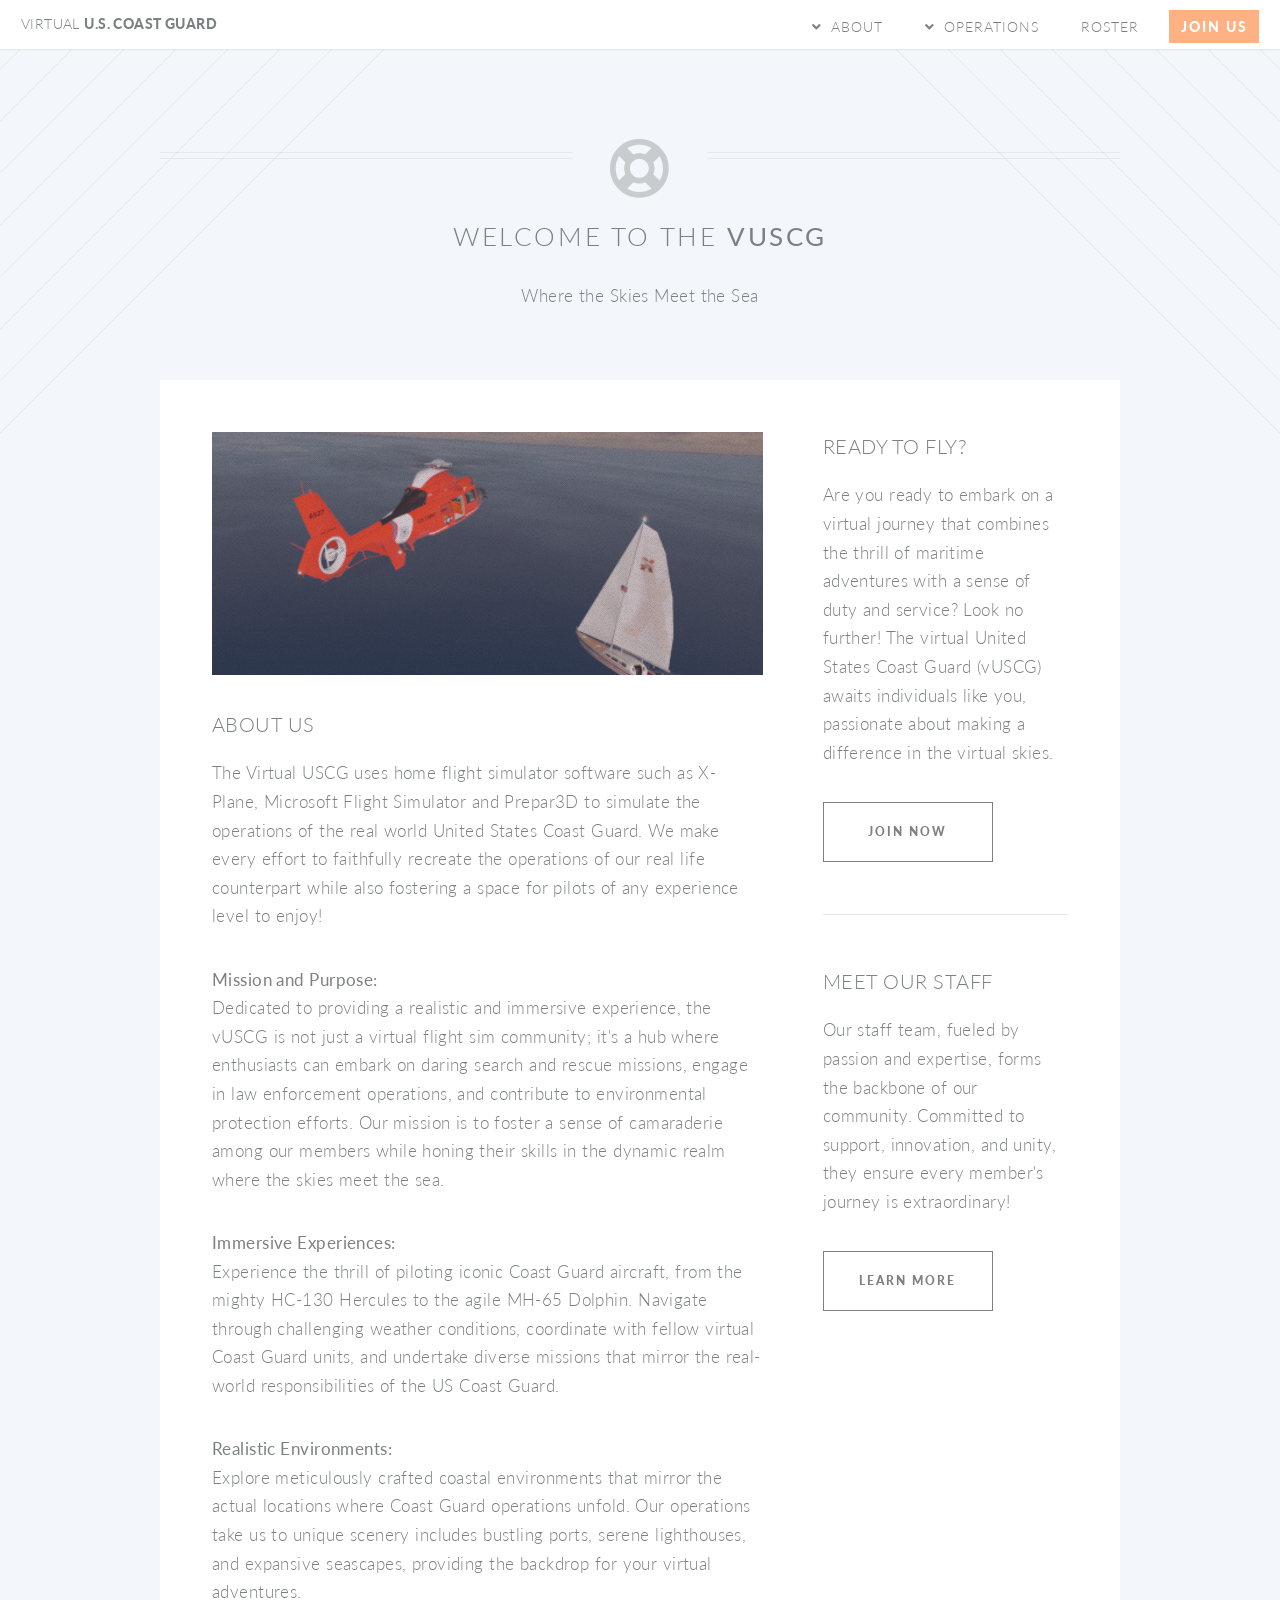
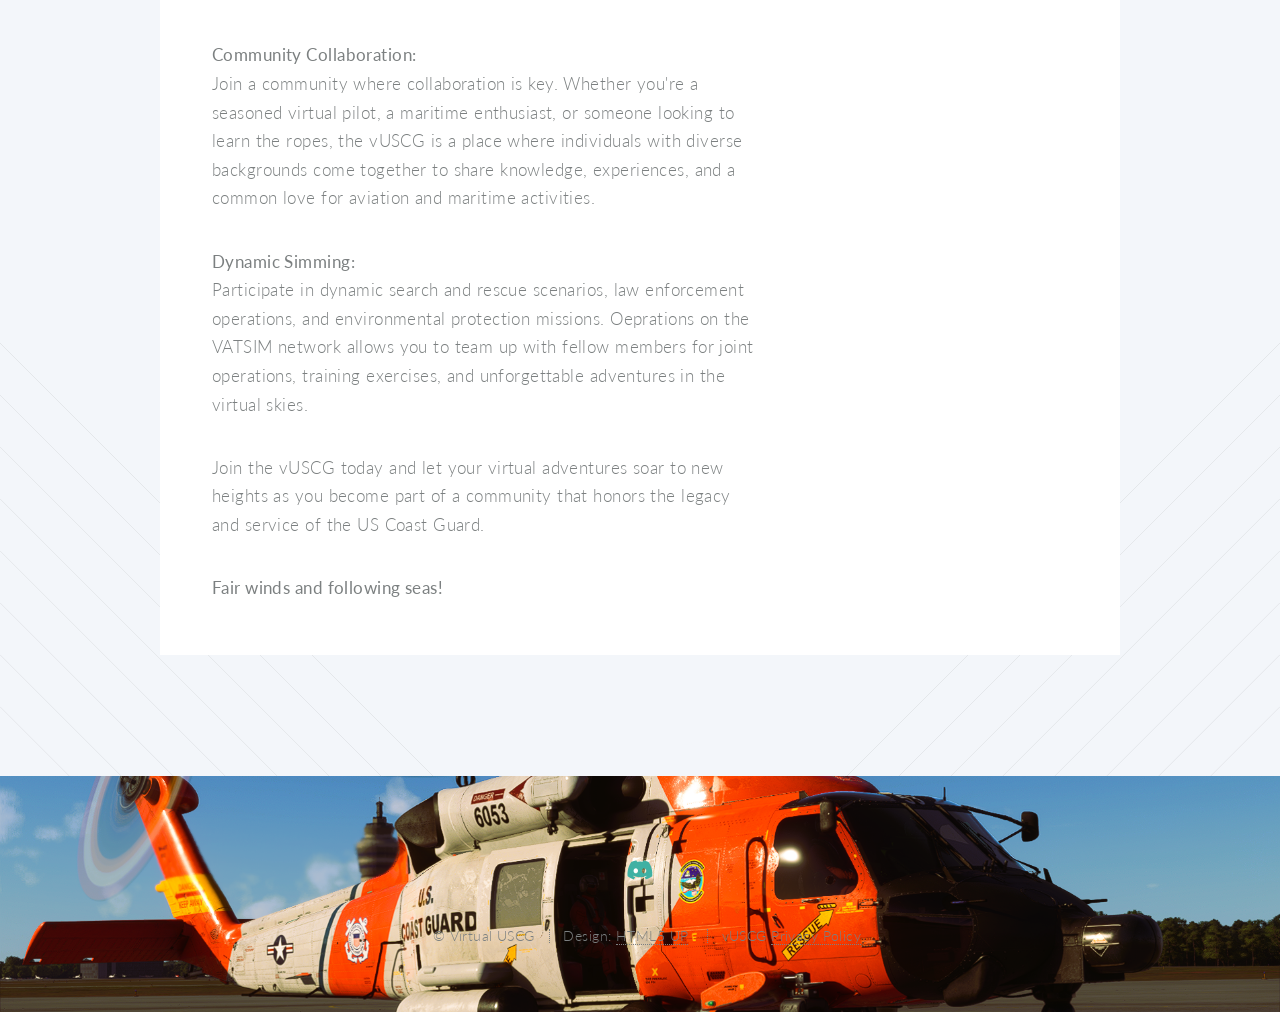
==== about.html @ b7277a2a "published from local" ====
<!DOCTYPE HTML>
<!--
	Twenty by HTML5 UP
	html5up.net | @ajlkn
	Free for personal and commercial use under the CCA 3.0 license (html5up.net/license)
-->
<html>
	<head>
		<title>Virtual US Coast Guard</title>
		<meta charset="utf-8" />
		<meta name="viewport" content="width=device-width, initial-scale=1, user-scalable=no" />
		<link rel="stylesheet" href="assets/css/main.css" />
		<link rel="icon" type="image/x-icon" href="images/roundel.png">
		<noscript><link rel="stylesheet" href="assets/css/noscript.css" /></noscript>
	</head>
	<body class="right-sidebar is-preload">
		<div id="page-wrapper">

			<!-- Header -->
				<header id="header">
					<h1 id="logo"><a href="index.html"><span>Virtual </span>U.S. Coast Guard</a></h1>
					<nav id="nav">
<ul>
	<li class="submenu"><a href="#">About</a>

	<ul>
		<li><a href="about.html">About Us</a></li>
		<li><a href="staff.html">Staff</a></li>
		<li><a href="partners.html">Partners</a></li>
		<li class="submenu"><a href="#">Policy</a>
		<ul>
			<li><a href="sop.html">General SOP</a></li>

			<li><a href="https://docs.google.com/document/d/1dULzrl4F9T-Hg8KkAth8GAA5x-krxLjPcFlS4YDioRM/edit?usp=sharing">Privacy Policy</a></li>
			<li><a href="training.html">Training</a></li>
		</ul>
		</li>
	</ul>
	</li>
	<li class="submenu"><a href="#">Operations</a>
	<ul>
		<li><a href="fleet.html">Fleet</a></li>
		<li><a href="districts.html">Districts</a></li>
		<li><a href="2025.html">2025 Stats</a></li>

	</ul>
	</li>
	<li><a href="https://crew.vuscg.com/pilots">Roster</a></li>
	<li><a href="https://crew.vuscg.com/register" class="button primary">Join Us</a></li>

</ul>
</nav>
				</header>

			<!-- Main -->
				<article id="main">

					<header class="special container">
						<span class="icon fa fa-life-ring"></span>
						<h2>Welcome to the <strong>vUSCG</strong></h2>
						<p>Where the Skies Meet the Sea</p>
					</header>

					<!-- One -->
						<section class="wrapper style4 container">

							<div class="row gtr-150">
								<div class="col-8 col-12-narrower">

									<!-- Content -->
										<div class="content">
											<section>
												<a href="#" class="image featured"><img src="images/about.png" alt="" /></a>
												<header>
													<h3>About Us</h3>
												</header>
												<p>The Virtual USCG uses home flight simulator software such as X-Plane, Microsoft Flight Simulator and Prepar3D to simulate the operations of the real world United States Coast Guard. We make every effort to faithfully recreate the operations of our real life counterpart while also fostering a space for pilots of any experience level to enjoy!</p>
										<b>Mission and Purpose:</b>
											    <p>Dedicated to providing a realistic and immersive experience, the vUSCG is not just a virtual flight sim community; it's a hub where enthusiasts can embark on daring search and rescue missions, engage in law enforcement operations, and contribute to environmental protection efforts. Our mission is to foster a sense of camaraderie among our members while honing their skills in the dynamic realm where the skies meet the sea.</p>
										<b>Immersive Experiences:</b>
											    <p>Experience the thrill of piloting iconic Coast Guard aircraft, from the mighty HC-130 Hercules to the agile MH-65 Dolphin. Navigate through challenging weather conditions, coordinate with fellow virtual Coast Guard units, and undertake diverse missions that mirror the real-world responsibilities of the US Coast Guard.</p>
										<b>Realistic Environments:</b>
											    <p>Explore meticulously crafted coastal environments that mirror the actual locations where Coast Guard operations unfold. Our operations take us to unique scenery includes bustling ports, serene lighthouses, and expansive seascapes, providing the backdrop for your virtual adventures.</p>
											<b>Community Collaboration:</b>
											<p>Join a community where collaboration is key. Whether you're a seasoned virtual pilot, a maritime enthusiast, or someone looking to learn the ropes, the vUSCG is a place where individuals with diverse backgrounds come together to share knowledge, experiences, and a common love for aviation and maritime activities.</p>
											<b>Dynamic Simming:</b>
											<p>Participate in dynamic search and rescue scenarios, law enforcement operations, and environmental protection missions. Oeprations on the VATSIM network allows you to team up with fellow members for joint operations, training exercises, and unforgettable adventures in the virtual skies.</p>
											<P>Join the vUSCG today and let your virtual adventures soar to new heights as you become part of a community that honors the legacy and service of the US Coast Guard.</P>
											<b><i> Fair winds and following seas!</i></b>
											</section>
										</div>

								</div>
								<div class="col-4 col-12-narrower">

									<!-- Sidebar -->
										<div class="sidebar">
											<section>
												<header>
													<h3>Ready to Fly?</h3>
												</header>
												<p>Are you ready to embark on a virtual journey that combines the thrill of maritime adventures with a sense of duty and service? Look no further! The virtual United States Coast Guard (vUSCG) awaits individuals like you, passionate about making a difference in the virtual skies.</p>
												<footer>
													<ul class="buttons">
														<li><a href="https://crew.vuscg.com/register" class="button small">Join Now</a></li>
													</ul>
												</footer>
											</section>

											<section>
												<header>
													<h3>Meet Our Staff</h3>
												</header>
												<p>Our staff team, fueled by passion and expertise, forms the backbone of our community. Committed to support, innovation, and unity, they ensure every member's journey is extraordinary!</p>
												<footer>
													<ul class="buttons">
														<li><a href="staff.html" class="button small">Learn More</a></li>
													</ul>
												</footer>
											</section>
										</div>

								</div>
							</div>
						</section>

					

				</article>

			<!-- Footer -->
				<footer id="footer">

					<ul class="icons">
						<li><a href="https://discord.gg/8D7zAP4Acs" class="icon brands circle fa-discord"><span class="label"></span></a></li>
					</ul>

										<ul class="copyright">
						<li>&copy; Virtual USCG</li><li>Design: <a href="http://html5up.net">HTML5 UP</a></li> <li>vUSCG <a href="https://docs.google.com/document/d/1dULzrl4F9T-Hg8KkAth8GAA5x-krxLjPcFlS4YDioRM/edit?usp=sharing">Privacy Policy</a></li> 
					</ul>

				</footer>

		</div>

		<!-- Scripts -->
			<script src="assets/js/jquery.min.js"></script>
			<script src="assets/js/jquery.dropotron.min.js"></script>
			<script src="assets/js/jquery.scrolly.min.js"></script>
			<script src="assets/js/jquery.scrollgress.min.js"></script>
			<script src="assets/js/jquery.scrollex.min.js"></script>
			<script src="assets/js/browser.min.js"></script>
			<script src="assets/js/breakpoints.min.js"></script>
			<script src="assets/js/util.js"></script>
			<script src="assets/js/main.js"></script>

	</body>
</html>
---- assets/css/main.css ----
@import url("fontawesome-all.min.css");
@import url("https://fonts.googleapis.com/css?family=Lato:300,400,900");

/*
	Twenty by HTML5 UP
	html5up.net | @ajlkn
	Free for personal and commercial use under the CCA 3.0 license (html5up.net/license)
*/

html, body, div, span, applet, object,
iframe, h1, h2, h3, h4, h5, h6, p, blockquote,
pre, a, abbr, acronym, address, big, cite,
code, del, dfn, em, img, ins, kbd, q, s, samp,
small, strike, strong, sub, sup, tt, var, b,
u, i, center, dl, dt, dd, ol, ul, li, fieldset,
form, label, legend, table, caption, tbody,
tfoot, thead, tr, th, td, article, aside,
canvas, details, embed, figure, figcaption,
footer, header, hgroup, menu, nav, output, ruby,
section, summary, time, mark, audio, video {
	margin: 0;
	padding: 0;
	border: 0;
	font-size: 100%;
	font: inherit;
	vertical-align: baseline;}

article, aside, details, figcaption, figure,
footer, header, hgroup, menu, nav, section {
	display: block;}

body {
	line-height: 1;
}

ol, ul {
	list-style: none;
}

blockquote, q {
	quotes: none;
}

	blockquote:before, blockquote:after, q:before, q:after {
		content: '';
		content: none;
	}

table {
	border-collapse: collapse;
	border-spacing: 0;
}

body {
	-webkit-text-size-adjust: none;
}

mark {
	background-color: transparent;
	color: inherit;
}

input::-moz-focus-inner {
	border: 0;
	padding: 0;
}

input, select, textarea {
	-moz-appearance: none;
	-webkit-appearance: none;
	-ms-appearance: none;
	appearance: none;
}

/* Basic */

	html {
		box-sizing: border-box;
	}

	*, *:before, *:after {
		box-sizing: inherit;
	}

	body {
		background: #f3f6fa;
	}

		body.is-preload *, body.is-preload *:before, body.is-preload *:after {
			-moz-animation: none !important;
			-webkit-animation: none !important;
			-ms-animation: none !important;
			animation: none !important;
			-moz-transition: none !important;
			-webkit-transition: none !important;
			-ms-transition: none !important;
			transition: none !important;
		}

	body, input, select, textarea {
		color: #7c8081;
		font-family: 'Lato', sans-serif;
		font-size: 15pt;
		font-weight: 300;
		letter-spacing: 0.025em;
		line-height: 1.75em;
	}

	a {
		-moz-transition: color 0.2s ease-in-out, border-color 0.2s ease-in-out, background-color 0.2s ease-in-out;
		-webkit-transition: color 0.2s ease-in-out, border-color 0.2s ease-in-out, background-color 0.2s ease-in-out;
		-ms-transition: color 0.2s ease-in-out, border-color 0.2s ease-in-out, background-color 0.2s ease-in-out;
		transition: color 0.2s ease-in-out, border-color 0.2s ease-in-out, background-color 0.2s ease-in-out;
		color: #3fb1a3;
		text-decoration: none;
		border-bottom: dotted 1px;
	}

		a:hover {
			border-bottom-color: transparent;
		}

	strong, b {
		font-weight: 400;
	}

	p, ul, ol, dl, table, blockquote {
		margin: 0 0 2em 0;
	}

	h1, h2, h3, h4, h5, h6 {
		color: inherit;
		font-weight: 300;
		line-height: 1.75em;
		margin-bottom: 1em;
		text-transform: uppercase;
	}

		h1 a, h2 a, h3 a, h4 a, h5 a, h6 a {
			color: inherit;
			text-decoration: none;
			border: 0;
		}

	h2 {
		font-size: 1.5em;
		letter-spacing: 0.1em;
	}

	h3 {
		font-size: 1.15em;
		letter-spacing: 0.025em;
	}

	sub {
		font-size: 0.8em;
		position: relative;
		top: 0.5em;
	}

	sup {
		font-size: 0.8em;
		position: relative;
		top: -0.5em;
	}

	hr {
		border-top: solid 1px rgba(124, 128, 129, 0.2);
		border: 0;
		margin-bottom: 1.5em;
	}

	blockquote {
		border-left: solid 0.5em rgba(124, 128, 129, 0.2);
		font-style: italic;
		padding: 1em 0 1em 2em;
	}

/* Container */

	.container {
		margin: 0 auto;
		max-width: 100%;
		width: 1400px;
	}

		.container.medium {
			width: 1050px;
		}

		@media screen and (max-width: 1680px) {

			.container {
				width: 1200px;
			}

				.container.medium {
					width: 900px;
				}

		}

		@media screen and (max-width: 1280px) {

			.container {
				width: 960px;
			}

				.container.medium {
					width: 735px;
				}

		}

		@media screen and (max-width: 980px) {

			.container {
				width: 95%;
			}

				.container.medium {
					width: 71.25%;
				}

		}

		@media screen and (max-width: 840px) {

			.container {
				width: 95%;
			}

				.container.medium {
					width: 95%;
				}

		}

		@media screen and (max-width: 736px) {

			.container {
				width: 100%;
			}

				.container.medium {
					width: 100%;
				}

		}

/* Row */

	.row {
		display: flex;
		flex-wrap: wrap;
		box-sizing: border-box;
		align-items: stretch;
	}

		.row > * {
			box-sizing: border-box;
		}

		.row.gtr-uniform > * > :last-child {
			margin-bottom: 0;
		}

		.row.aln-left {
			justify-content: flex-start;
		}

		.row.aln-center {
			justify-content: center;
		}

		.row.aln-right {
			justify-content: flex-end;
		}

		.row.aln-top {
			align-items: flex-start;
		}

		.row.aln-middle {
			align-items: center;
		}

		.row.aln-bottom {
			align-items: flex-end;
		}

		.row > .imp {
			order: -1;
		}

		.row > .col-1 {
			width: 8.33333%;
		}

		.row > .off-1 {
			margin-left: 8.33333%;
		}

		.row > .col-2 {
			width: 16.66667%;
		}

		.row > .off-2 {
			margin-left: 16.66667%;
		}

		.row > .col-3 {
			width: 25%;
		}

		.row > .off-3 {
			margin-left: 25%;
		}

		.row > .col-4 {
			width: 33.33333%;
		}

		.row > .off-4 {
			margin-left: 33.33333%;
		}

		.row > .col-5 {
			width: 41.66667%;
		}

		.row > .off-5 {
			margin-left: 41.66667%;
		}

		.row > .col-6 {
			width: 50%;
		}

		.row > .off-6 {
			margin-left: 50%;
		}

		.row > .col-7 {
			width: 58.33333%;
		}

		.row > .off-7 {
			margin-left: 58.33333%;
		}

		.row > .col-8 {
			width: 66.66667%;
		}

		.row > .off-8 {
			margin-left: 66.66667%;
		}

		.row > .col-9 {
			width: 75%;
		}

		.row > .off-9 {
			margin-left: 75%;
		}

		.row > .col-10 {
			width: 83.33333%;
		}

		.row > .off-10 {
			margin-left: 83.33333%;
		}

		.row > .col-11 {
			width: 91.66667%;
		}

		.row > .off-11 {
			margin-left: 91.66667%;
		}

		.row > .col-12 {
			width: 100%;
		}

		.row > .off-12 {
			margin-left: 100%;
		}

		.row.gtr-0 {
			margin-top: 0px;
			margin-left: 0px;
		}

			.row.gtr-0 > * {
				padding: 0px 0 0 0px;
			}

			.row.gtr-0.gtr-uniform {
				margin-top: 0px;
			}

				.row.gtr-0.gtr-uniform > * {
					padding-top: 0px;
				}

		.row.gtr-25 {
			margin-top: -12.5px;
			margin-left: -12.5px;
		}

			.row.gtr-25 > * {
				padding: 12.5px 0 0 12.5px;
			}

			.row.gtr-25.gtr-uniform {
				margin-top: -12.5px;
			}

				.row.gtr-25.gtr-uniform > * {
					padding-top: 12.5px;
				}

		.row.gtr-50 {
			margin-top: -25px;
			margin-left: -25px;
		}

			.row.gtr-50 > * {
				padding: 25px 0 0 25px;
			}

			.row.gtr-50.gtr-uniform {
				margin-top: -25px;
			}

				.row.gtr-50.gtr-uniform > * {
					padding-top: 25px;
				}

		.row {
			margin-top: -50px;
			margin-left: -50px;
		}

			.row > * {
				padding: 50px 0 0 50px;
			}

			.row.gtr-uniform {
				margin-top: -50px;
			}

				.row.gtr-uniform > * {
					padding-top: 50px;
				}

		.row.gtr-150 {
			margin-top: -75px;
			margin-left: -75px;
		}

			.row.gtr-150 > * {
				padding: 75px 0 0 75px;
			}

			.row.gtr-150.gtr-uniform {
				margin-top: -75px;
			}

				.row.gtr-150.gtr-uniform > * {
					padding-top: 75px;
				}

		.row.gtr-200 {
			margin-top: -100px;
			margin-left: -100px;
		}

			.row.gtr-200 > * {
				padding: 100px 0 0 100px;
			}

			.row.gtr-200.gtr-uniform {
				margin-top: -100px;
			}

				.row.gtr-200.gtr-uniform > * {
					padding-top: 100px;
				}

		@media screen and (max-width: 1680px) {

			.row {
				display: flex;
				flex-wrap: wrap;
				box-sizing: border-box;
				align-items: stretch;
			}

				.row > * {
					box-sizing: border-box;
				}

				.row.gtr-uniform > * > :last-child {
					margin-bottom: 0;
				}

				.row.aln-left {
					justify-content: flex-start;
				}

				.row.aln-center {
					justify-content: center;
				}

				.row.aln-right {
					justify-content: flex-end;
				}

				.row.aln-top {
					align-items: flex-start;
				}

				.row.aln-middle {
					align-items: center;
				}

				.row.aln-bottom {
					align-items: flex-end;
				}

				.row > .imp-wide {
					order: -1;
				}

				.row > .col-1-wide {
					width: 8.33333%;
				}

				.row > .off-1-wide {
					margin-left: 8.33333%;
				}

				.row > .col-2-wide {
					width: 16.66667%;
				}

				.row > .off-2-wide {
					margin-left: 16.66667%;
				}

				.row > .col-3-wide {
					width: 25%;
				}

				.row > .off-3-wide {
					margin-left: 25%;
				}

				.row > .col-4-wide {
					width: 33.33333%;
				}

				.row > .off-4-wide {
					margin-left: 33.33333%;
				}

				.row > .col-5-wide {
					width: 41.66667%;
				}

				.row > .off-5-wide {
					margin-left: 41.66667%;
				}

				.row > .col-6-wide {
					width: 50%;
				}

				.row > .off-6-wide {
					margin-left: 50%;
				}

				.row > .col-7-wide {
					width: 58.33333%;
				}

				.row > .off-7-wide {
					margin-left: 58.33333%;
				}

				.row > .col-8-wide {
					width: 66.66667%;
				}

				.row > .off-8-wide {
					margin-left: 66.66667%;
				}

				.row > .col-9-wide {
					width: 75%;
				}

				.row > .off-9-wide {
					margin-left: 75%;
				}

				.row > .col-10-wide {
					width: 83.33333%;
				}

				.row > .off-10-wide {
					margin-left: 83.33333%;
				}

				.row > .col-11-wide {
					width: 91.66667%;
				}

				.row > .off-11-wide {
					margin-left: 91.66667%;
				}

				.row > .col-12-wide {
					width: 100%;
				}

				.row > .off-12-wide {
					margin-left: 100%;
				}

				.row.gtr-0 {
					margin-top: 0px;
					margin-left: 0px;
				}

					.row.gtr-0 > * {
						padding: 0px 0 0 0px;
					}

					.row.gtr-0.gtr-uniform {
						margin-top: 0px;
					}

						.row.gtr-0.gtr-uniform > * {
							padding-top: 0px;
						}

				.row.gtr-25 {
					margin-top: -10px;
					margin-left: -10px;
				}

					.row.gtr-25 > * {
						padding: 10px 0 0 10px;
					}

					.row.gtr-25.gtr-uniform {
						margin-top: -10px;
					}

						.row.gtr-25.gtr-uniform > * {
							padding-top: 10px;
						}

				.row.gtr-50 {
					margin-top: -20px;
					margin-left: -20px;
				}

					.row.gtr-50 > * {
						padding: 20px 0 0 20px;
					}

					.row.gtr-50.gtr-uniform {
						margin-top: -20px;
					}

						.row.gtr-50.gtr-uniform > * {
							padding-top: 20px;
						}

				.row {
					margin-top: -40px;
					margin-left: -40px;
				}

					.row > * {
						padding: 40px 0 0 40px;
					}

					.row.gtr-uniform {
						margin-top: -40px;
					}

						.row.gtr-uniform > * {
							padding-top: 40px;
						}

				.row.gtr-150 {
					margin-top: -60px;
					margin-left: -60px;
				}

					.row.gtr-150 > * {
						padding: 60px 0 0 60px;
					}

					.row.gtr-150.gtr-uniform {
						margin-top: -60px;
					}

						.row.gtr-150.gtr-uniform > * {
							padding-top: 60px;
						}

				.row.gtr-200 {
					margin-top: -80px;
					margin-left: -80px;
				}

					.row.gtr-200 > * {
						padding: 80px 0 0 80px;
					}

					.row.gtr-200.gtr-uniform {
						margin-top: -80px;
					}

						.row.gtr-200.gtr-uniform > * {
							padding-top: 80px;
						}

		}

		@media screen and (max-width: 1280px) {

			.row {
				display: flex;
				flex-wrap: wrap;
				box-sizing: border-box;
				align-items: stretch;
			}

				.row > * {
					box-sizing: border-box;
				}

				.row.gtr-uniform > * > :last-child {
					margin-bottom: 0;
				}

				.row.aln-left {
					justify-content: flex-start;
				}

				.row.aln-center {
					justify-content: center;
				}

				.row.aln-right {
					justify-content: flex-end;
				}

				.row.aln-top {
					align-items: flex-start;
				}

				.row.aln-middle {
					align-items: center;
				}

				.row.aln-bottom {
					align-items: flex-end;
				}

				.row > .imp-normal {
					order: -1;
				}

				.row > .col-1-normal {
					width: 8.33333%;
				}

				.row > .off-1-normal {
					margin-left: 8.33333%;
				}

				.row > .col-2-normal {
					width: 16.66667%;
				}

				.row > .off-2-normal {
					margin-left: 16.66667%;
				}

				.row > .col-3-normal {
					width: 25%;
				}

				.row > .off-3-normal {
					margin-left: 25%;
				}

				.row > .col-4-normal {
					width: 33.33333%;
				}

				.row > .off-4-normal {
					margin-left: 33.33333%;
				}

				.row > .col-5-normal {
					width: 41.66667%;
				}

				.row > .off-5-normal {
					margin-left: 41.66667%;
				}

				.row > .col-6-normal {
					width: 50%;
				}

				.row > .off-6-normal {
					margin-left: 50%;
				}

				.row > .col-7-normal {
					width: 58.33333%;
				}

				.row > .off-7-normal {
					margin-left: 58.33333%;
				}

				.row > .col-8-normal {
					width: 66.66667%;
				}

				.row > .off-8-normal {
					margin-left: 66.66667%;
				}

				.row > .col-9-normal {
					width: 75%;
				}

				.row > .off-9-normal {
					margin-left: 75%;
				}

				.row > .col-10-normal {
					width: 83.33333%;
				}

				.row > .off-10-normal {
					margin-left: 83.33333%;
				}

				.row > .col-11-normal {
					width: 91.66667%;
				}

				.row > .off-11-normal {
					margin-left: 91.66667%;
				}

				.row > .col-12-normal {
					width: 100%;
				}

				.row > .off-12-normal {
					margin-left: 100%;
				}

				.row.gtr-0 {
					margin-top: 0px;
					margin-left: 0px;
				}

					.row.gtr-0 > * {
						padding: 0px 0 0 0px;
					}

					.row.gtr-0.gtr-uniform {
						margin-top: 0px;
					}

						.row.gtr-0.gtr-uniform > * {
							padding-top: 0px;
						}

				.row.gtr-25 {
					margin-top: -10px;
					margin-left: -10px;
				}

					.row.gtr-25 > * {
						padding: 10px 0 0 10px;
					}

					.row.gtr-25.gtr-uniform {
						margin-top: -10px;
					}

						.row.gtr-25.gtr-uniform > * {
							padding-top: 10px;
						}

				.row.gtr-50 {
					margin-top: -20px;
					margin-left: -20px;
				}

					.row.gtr-50 > * {
						padding: 20px 0 0 20px;
					}

					.row.gtr-50.gtr-uniform {
						margin-top: -20px;
					}

						.row.gtr-50.gtr-uniform > * {
							padding-top: 20px;
						}

				.row {
					margin-top: -40px;
					margin-left: -40px;
				}

					.row > * {
						padding: 40px 0 0 40px;
					}

					.row.gtr-uniform {
						margin-top: -40px;
					}

						.row.gtr-uniform > * {
							padding-top: 40px;
						}

				.row.gtr-150 {
					margin-top: -60px;
					margin-left: -60px;
				}

					.row.gtr-150 > * {
						padding: 60px 0 0 60px;
					}

					.row.gtr-150.gtr-uniform {
						margin-top: -60px;
					}

						.row.gtr-150.gtr-uniform > * {
							padding-top: 60px;
						}

				.row.gtr-200 {
					margin-top: -80px;
					margin-left: -80px;
				}

					.row.gtr-200 > * {
						padding: 80px 0 0 80px;
					}

					.row.gtr-200.gtr-uniform {
						margin-top: -80px;
					}

						.row.gtr-200.gtr-uniform > * {
							padding-top: 80px;
						}

		}

		@media screen and (max-width: 980px) {

			.row {
				display: flex;
				flex-wrap: wrap;
				box-sizing: border-box;
				align-items: stretch;
			}

				.row > * {
					box-sizing: border-box;
				}

				.row.gtr-uniform > * > :last-child {
					margin-bottom: 0;
				}

				.row.aln-left {
					justify-content: flex-start;
				}

				.row.aln-center {
					justify-content: center;
				}

				.row.aln-right {
					justify-content: flex-end;
				}

				.row.aln-top {
					align-items: flex-start;
				}

				.row.aln-middle {
					align-items: center;
				}

				.row.aln-bottom {
					align-items: flex-end;
				}

				.row > .imp-narrow {
					order: -1;
				}

				.row > .col-1-narrow {
					width: 8.33333%;
				}

				.row > .off-1-narrow {
					margin-left: 8.33333%;
				}

				.row > .col-2-narrow {
					width: 16.66667%;
				}

				.row > .off-2-narrow {
					margin-left: 16.66667%;
				}

				.row > .col-3-narrow {
					width: 25%;
				}

				.row > .off-3-narrow {
					margin-left: 25%;
				}

				.row > .col-4-narrow {
					width: 33.33333%;
				}

				.row > .off-4-narrow {
					margin-left: 33.33333%;
				}

				.row > .col-5-narrow {
					width: 41.66667%;
				}

				.row > .off-5-narrow {
					margin-left: 41.66667%;
				}

				.row > .col-6-narrow {
					width: 50%;
				}

				.row > .off-6-narrow {
					margin-left: 50%;
				}

				.row > .col-7-narrow {
					width: 58.33333%;
				}

				.row > .off-7-narrow {
					margin-left: 58.33333%;
				}

				.row > .col-8-narrow {
					width: 66.66667%;
				}

				.row > .off-8-narrow {
					margin-left: 66.66667%;
				}

				.row > .col-9-narrow {
					width: 75%;
				}

				.row > .off-9-narrow {
					margin-left: 75%;
				}

				.row > .col-10-narrow {
					width: 83.33333%;
				}

				.row > .off-10-narrow {
					margin-left: 83.33333%;
				}

				.row > .col-11-narrow {
					width: 91.66667%;
				}

				.row > .off-11-narrow {
					margin-left: 91.66667%;
				}

				.row > .col-12-narrow {
					width: 100%;
				}

				.row > .off-12-narrow {
					margin-left: 100%;
				}

				.row.gtr-0 {
					margin-top: 0px;
					margin-left: 0px;
				}

					.row.gtr-0 > * {
						padding: 0px 0 0 0px;
					}

					.row.gtr-0.gtr-uniform {
						margin-top: 0px;
					}

						.row.gtr-0.gtr-uniform > * {
							padding-top: 0px;
						}

				.row.gtr-25 {
					margin-top: -7.5px;
					margin-left: -7.5px;
				}

					.row.gtr-25 > * {
						padding: 7.5px 0 0 7.5px;
					}

					.row.gtr-25.gtr-uniform {
						margin-top: -7.5px;
					}

						.row.gtr-25.gtr-uniform > * {
							padding-top: 7.5px;
						}

				.row.gtr-50 {
					margin-top: -15px;
					margin-left: -15px;
				}

					.row.gtr-50 > * {
						padding: 15px 0 0 15px;
					}

					.row.gtr-50.gtr-uniform {
						margin-top: -15px;
					}

						.row.gtr-50.gtr-uniform > * {
							padding-top: 15px;
						}

				.row {
					margin-top: -30px;
					margin-left: -30px;
				}

					.row > * {
						padding: 30px 0 0 30px;
					}

					.row.gtr-uniform {
						margin-top: -30px;
					}

						.row.gtr-uniform > * {
							padding-top: 30px;
						}

				.row.gtr-150 {
					margin-top: -45px;
					margin-left: -45px;
				}

					.row.gtr-150 > * {
						padding: 45px 0 0 45px;
					}

					.row.gtr-150.gtr-uniform {
						margin-top: -45px;
					}

						.row.gtr-150.gtr-uniform > * {
							padding-top: 45px;
						}

				.row.gtr-200 {
					margin-top: -60px;
					margin-left: -60px;
				}

					.row.gtr-200 > * {
						padding: 60px 0 0 60px;
					}

					.row.gtr-200.gtr-uniform {
						margin-top: -60px;
					}

						.row.gtr-200.gtr-uniform > * {
							padding-top: 60px;
						}

		}

		@media screen and (max-width: 840px) {

			.row {
				display: flex;
				flex-wrap: wrap;
				box-sizing: border-box;
				align-items: stretch;
			}

				.row > * {
					box-sizing: border-box;
				}

				.row.gtr-uniform > * > :last-child {
					margin-bottom: 0;
				}

				.row.aln-left {
					justify-content: flex-start;
				}

				.row.aln-center {
					justify-content: center;
				}

				.row.aln-right {
					justify-content: flex-end;
				}

				.row.aln-top {
					align-items: flex-start;
				}

				.row.aln-middle {
					align-items: center;
				}

				.row.aln-bottom {
					align-items: flex-end;
				}

				.row > .imp-narrower {
					order: -1;
				}

				.row > .col-1-narrower {
					width: 8.33333%;
				}

				.row > .off-1-narrower {
					margin-left: 8.33333%;
				}

				.row > .col-2-narrower {
					width: 16.66667%;
				}

				.row > .off-2-narrower {
					margin-left: 16.66667%;
				}

				.row > .col-3-narrower {
					width: 25%;
				}

				.row > .off-3-narrower {
					margin-left: 25%;
				}

				.row > .col-4-narrower {
					width: 33.33333%;
				}

				.row > .off-4-narrower {
					margin-left: 33.33333%;
				}

				.row > .col-5-narrower {
					width: 41.66667%;
				}

				.row > .off-5-narrower {
					margin-left: 41.66667%;
				}

				.row > .col-6-narrower {
					width: 50%;
				}

				.row > .off-6-narrower {
					margin-left: 50%;
				}

				.row > .col-7-narrower {
					width: 58.33333%;
				}

				.row > .off-7-narrower {
					margin-left: 58.33333%;
				}

				.row > .col-8-narrower {
					width: 66.66667%;
				}

				.row > .off-8-narrower {
					margin-left: 66.66667%;
				}

				.row > .col-9-narrower {
					width: 75%;
				}

				.row > .off-9-narrower {
					margin-left: 75%;
				}

				.row > .col-10-narrower {
					width: 83.33333%;
				}

				.row > .off-10-narrower {
					margin-left: 83.33333%;
				}

				.row > .col-11-narrower {
					width: 91.66667%;
				}

				.row > .off-11-narrower {
					margin-left: 91.66667%;
				}

				.row > .col-12-narrower {
					width: 100%;
				}

				.row > .off-12-narrower {
					margin-left: 100%;
				}

				.row.gtr-0 {
					margin-top: 0px;
					margin-left: 0px;
				}

					.row.gtr-0 > * {
						padding: 0px 0 0 0px;
					}

					.row.gtr-0.gtr-uniform {
						margin-top: 0px;
					}

						.row.gtr-0.gtr-uniform > * {
							padding-top: 0px;
						}

				.row.gtr-25 {
					margin-top: -7.5px;
					margin-left: -7.5px;
				}

					.row.gtr-25 > * {
						padding: 7.5px 0 0 7.5px;
					}

					.row.gtr-25.gtr-uniform {
						margin-top: -7.5px;
					}

						.row.gtr-25.gtr-uniform > * {
							padding-top: 7.5px;
						}

				.row.gtr-50 {
					margin-top: -15px;
					margin-left: -15px;
				}

					.row.gtr-50 > * {
						padding: 15px 0 0 15px;
					}

					.row.gtr-50.gtr-uniform {
						margin-top: -15px;
					}

						.row.gtr-50.gtr-uniform > * {
							padding-top: 15px;
						}

				.row {
					margin-top: -30px;
					margin-left: -30px;
				}

					.row > * {
						padding: 30px 0 0 30px;
					}

					.row.gtr-uniform {
						margin-top: -30px;
					}

						.row.gtr-uniform > * {
							padding-top: 30px;
						}

				.row.gtr-150 {
					margin-top: -45px;
					margin-left: -45px;
				}

					.row.gtr-150 > * {
						padding: 45px 0 0 45px;
					}

					.row.gtr-150.gtr-uniform {
						margin-top: -45px;
					}

						.row.gtr-150.gtr-uniform > * {
							padding-top: 45px;
						}

				.row.gtr-200 {
					margin-top: -60px;
					margin-left: -60px;
				}

					.row.gtr-200 > * {
						padding: 60px 0 0 60px;
					}

					.row.gtr-200.gtr-uniform {
						margin-top: -60px;
					}

						.row.gtr-200.gtr-uniform > * {
							padding-top: 60px;
						}

		}

		@media screen and (max-width: 736px) {

			.row {
				display: flex;
				flex-wrap: wrap;
				box-sizing: border-box;
				align-items: stretch;
			}

				.row > * {
					box-sizing: border-box;
				}

				.row.gtr-uniform > * > :last-child {
					margin-bottom: 0;
				}

				.row.aln-left {
					justify-content: flex-start;
				}

				.row.aln-center {
					justify-content: center;
				}

				.row.aln-right {
					justify-content: flex-end;
				}

				.row.aln-top {
					align-items: flex-start;
				}

				.row.aln-middle {
					align-items: center;
				}

				.row.aln-bottom {
					align-items: flex-end;
				}

				.row > .imp-mobile {
					order: -1;
				}

				.row > .col-1-mobile {
					width: 8.33333%;
				}

				.row > .off-1-mobile {
					margin-left: 8.33333%;
				}

				.row > .col-2-mobile {
					width: 16.66667%;
				}

				.row > .off-2-mobile {
					margin-left: 16.66667%;
				}

				.row > .col-3-mobile {
					width: 25%;
				}

				.row > .off-3-mobile {
					margin-left: 25%;
				}

				.row > .col-4-mobile {
					width: 33.33333%;
				}

				.row > .off-4-mobile {
					margin-left: 33.33333%;
				}

				.row > .col-5-mobile {
					width: 41.66667%;
				}

				.row > .off-5-mobile {
					margin-left: 41.66667%;
				}

				.row > .col-6-mobile {
					width: 50%;
				}

				.row > .off-6-mobile {
					margin-left: 50%;
				}

				.row > .col-7-mobile {
					width: 58.33333%;
				}

				.row > .off-7-mobile {
					margin-left: 58.33333%;
				}

				.row > .col-8-mobile {
					width: 66.66667%;
				}

				.row > .off-8-mobile {
					margin-left: 66.66667%;
				}

				.row > .col-9-mobile {
					width: 75%;
				}

				.row > .off-9-mobile {
					margin-left: 75%;
				}

				.row > .col-10-mobile {
					width: 83.33333%;
				}

				.row > .off-10-mobile {
					margin-left: 83.33333%;
				}

				.row > .col-11-mobile {
					width: 91.66667%;
				}

				.row > .off-11-mobile {
					margin-left: 91.66667%;
				}

				.row > .col-12-mobile {
					width: 100%;
				}

				.row > .off-12-mobile {
					margin-left: 100%;
				}

				.row.gtr-0 {
					margin-top: 0px;
					margin-left: 0px;
				}

					.row.gtr-0 > * {
						padding: 0px 0 0 0px;
					}

					.row.gtr-0.gtr-uniform {
						margin-top: 0px;
					}

						.row.gtr-0.gtr-uniform > * {
							padding-top: 0px;
						}

				.row.gtr-25 {
					margin-top: -7.5px;
					margin-left: -7.5px;
				}

					.row.gtr-25 > * {
						padding: 7.5px 0 0 7.5px;
					}

					.row.gtr-25.gtr-uniform {
						margin-top: -7.5px;
					}

						.row.gtr-25.gtr-uniform > * {
							padding-top: 7.5px;
						}

				.row.gtr-50 {
					margin-top: -15px;
					margin-left: -15px;
				}

					.row.gtr-50 > * {
						padding: 15px 0 0 15px;
					}

					.row.gtr-50.gtr-uniform {
						margin-top: -15px;
					}

						.row.gtr-50.gtr-uniform > * {
							padding-top: 15px;
						}

				.row {
					margin-top: -30px;
					margin-left: -30px;
				}

					.row > * {
						padding: 30px 0 0 30px;
					}

					.row.gtr-uniform {
						margin-top: -30px;
					}

						.row.gtr-uniform > * {
							padding-top: 30px;
						}

				.row.gtr-150 {
					margin-top: -45px;
					margin-left: -45px;
				}

					.row.gtr-150 > * {
						padding: 45px 0 0 45px;
					}

					.row.gtr-150.gtr-uniform {
						margin-top: -45px;
					}

						.row.gtr-150.gtr-uniform > * {
							padding-top: 45px;
						}

				.row.gtr-200 {
					margin-top: -60px;
					margin-left: -60px;
				}

					.row.gtr-200 > * {
						padding: 60px 0 0 60px;
					}

					.row.gtr-200.gtr-uniform {
						margin-top: -60px;
					}

						.row.gtr-200.gtr-uniform > * {
							padding-top: 60px;
						}

		}

/* Section/Article */

	section.special, article.special {
		text-align: center;
	}

	header.major {
		padding-bottom: 2em;
	}

	header.special {
		margin-bottom: 5em;
		padding-top: 7em;
		position: relative;
		text-align: center;
	}

		header.special:before, header.special:after {
			border-bottom: solid 1.5px;
			border-top: solid 1.5px;
			content: '';
			height: 7px;
			opacity: 0.1;
			position: absolute;
			top: 1.75em;
			width: 43%;
		}

		header.special:before {
			left: 0;
		}

		header.special:after {
			right: 0;
		}

		header.special h2 {
			margin-bottom: 0;
		}

		header.special h2 + p {
			margin-bottom: 0;
			padding-top: 1.5em;
		}

		header.special .icon {
			cursor: default;
			height: 7em;
			left: 0;
			position: absolute;
			text-align: center;
			top: 1em;
			width: 100%;
		}

			header.special .icon:before {
				font-size: 3.5em;
				opacity: 0.35;
			}

	footer > :last-child {
		margin-bottom: 0;
	}

	footer.major {
		padding-top: 3em;
	}

/* Form */

	input[type="text"],
	input[type="password"],
	input[type="email"],
	textarea {
		-moz-transition: background-color 0.2s ease-in-out, border-color 0.2s ease-in-out;
		-webkit-transition: background-color 0.2s ease-in-out, border-color 0.2s ease-in-out;
		-ms-transition: background-color 0.2s ease-in-out, border-color 0.2s ease-in-out;
		transition: background-color 0.2s ease-in-out, border-color 0.2s ease-in-out;
		-moz-appearance: none;
		-webkit-appearance: none;
		-ms-appearance: none;
		appearance: none;
		background: none;
		border: solid 1px rgba(124, 128, 129, 0.2);
		border-radius: 0;
		color: inherit;
		display: block;
		padding: 0.75em;
		text-decoration: none;
		width: 100%;
		outline: 0;
	}

		input[type="text"]:focus,
		input[type="password"]:focus,
		input[type="email"]:focus,
		textarea:focus {
			border-color: #ffb184;
		}

	input[type="text"],
	input[type="password"],
	input[type="email"] {
		line-height: 1em;
	}

	::-webkit-input-placeholder {
		color: inherit;
		opacity: 0.5;
		position: relative;
		top: 3px;
	}

	:-moz-placeholder {
		color: inherit;
		opacity: 0.5;
	}

	::-moz-placeholder {
		color: inherit;
		opacity: 0.5;
	}

	:-ms-input-placeholder {
		color: inherit;
		opacity: 0.5;
	}

/* Image */

	.image {
		border: 0;
		position: relative;
	}

		.image:before {
			background: url("images/overlay.png");
			content: '';
			height: 100%;
			left: 0;
			position: absolute;
			top: 0;
			width: 100%;
		}

		.image.fit {
			display: block;
		}

			.image.fit img {
				display: block;
				width: 100%;
			}

		.image.featured {
			display: block;
			margin: 0 0 2em 0;
		}

			.image.featured img {
				display: block;
				width: 100%;
			}

/* Icon */

	.icon {
		text-decoration: none;
		position: relative;
	}

		.icon:before {
			-moz-osx-font-smoothing: grayscale;
			-webkit-font-smoothing: antialiased;
			display: inline-block;
			font-style: normal;
			font-variant: normal;
			text-rendering: auto;
			line-height: 1;
			text-transform: none !important;
			font-family: 'Font Awesome 5 Free';
			font-weight: 400;
		}

		.icon.solid:before {
			font-weight: 900;
		}

		.icon:before {
			line-height: inherit;
		}

		.icon.brands:before {
			font-family: 'Font Awesome 5 Brands';
		}

		.icon.circle {
			-moz-transition: all 0.2s ease-in-out;
			-webkit-transition: all 0.2s ease-in-out;
			-ms-transition: all 0.2s ease-in-out;
			transition: all 0.2s ease-in-out;
			border: 0;
			border-radius: 100%;
			display: inline-block;
			font-size: 1.25em;
			height: 2.25em;
			left: 0;
			line-height: 2.25em;
			text-align: center;
			text-decoration: none;
			top: 0;
			width: 2.25em;
		}

			.icon.circle:hover {
				top: -0.2em;
			}

			.icon.circle.fa-twitter {
				background: #70aecd;
				color: #fff;
			}

				.icon.circle.fa-twitter:hover {
					background: #7fb7d2;
				}

			.icon.circle.fa-facebook-f {
				background: #7490c3;
				color: #fff;
			}

				.icon.circle.fa-facebook-f:hover {
					background: #829bc9;
				}

			.icon.circle.fa-google-plus-g {
				background: #db6b67;
				color: #fff;
			}

				.icon.circle.fa-google-plus-g:hover {
					background: #df7b77;
				}

			.icon.circle.fa-github {
				background: #dcad8b;
				color: #fff;
			}

				.icon.circle.fa-github:hover {
					background: #e1b89b;
				}

			.icon.circle.fa-dribbble {
				background: #da83ae;
				color: #fff;
			}

				.icon.circle.fa-dribbble:hover {
					background: #df93b8;
				}

		.icon.featured {
			cursor: default;
			display: block;
			margin: 0 0 1.5em 0;
			opacity: 0.35;
			text-align: center;
		}

			.icon.featured:before {
				font-size: 5em;
				line-height: 1em;
			}

		.icon > .label {
			display: none;
		}

/* List */

	ol {
		list-style: decimal;
		padding-left: 1.25em;
	}

		ol li {
			padding-left: 0.25em;
		}

	ul {
		list-style: disc;
		padding-left: 1em;
	}

		ul li {
			padding-left: 0.5em;
		}

/* Icons */

	ul.icons {
		list-style: none;
		padding-left: 0;
		cursor: default;
	}

		ul.icons li {
			display: inline-block;
			line-height: 1em;
			padding-left: 0.5em;
		}

			ul.icons li:first-child {
				padding-left: 0;
			}

/* Featured Icons */

	ul.featured-icons {
		cursor: default;
		margin: -0.75em 0 0 0;
		opacity: 0.35;
		overflow: hidden;
		position: relative;
		list-style: none;
		padding-left: 0;
	}

		ul.featured-icons li {
			display: block;
			float: left;
			text-align: center;
			width: 50%;
			padding-left: 0;
			margin-bottom: 1em;
		}

			ul.featured-icons li .icon {
				display: inline-block;
				font-size: 5.5em;
				height: 1em;
				line-height: 1.5em;
				width: 1em;
			}

/* Buttons */

	ul.buttons {
		cursor: default;
		list-style: none;
		padding-left: 0;
	}

		ul.buttons:last-child {
			margin-bottom: 0;
		}

		ul.buttons li {
			display: inline-block;
			padding: 0 0 0 1.5em;
		}

			ul.buttons li:first-child {
				padding: 0;
			}

		ul.buttons.stacked li {
			display: block;
			padding: 1.5em 0 0 0;
		}

			ul.buttons.stacked li:first-child {
				padding: 0;
			}

/* Table */

	table {
		width: 100%;
	}

		table.default {
			width: 100%;
		}

			table.default tbody tr {
				border-bottom: solid 1px rgba(124, 128, 129, 0.2);
			}

			table.default td {
				padding: 0.5em 1em 0.5em 1em;
			}

			table.default th {
				font-weight: 400;
				padding: 0.5em 1em 0.5em 1em;
				text-align: left;
			}

			table.default thead {
				background: #7c8081;
				color: #fff;
			}

/* Button */

	input[type="button"],
	input[type="submit"],
	input[type="reset"],
	button,
	.button {
		-moz-appearance: none;
		-webkit-appearance: none;
		-ms-appearance: none;
		appearance: none;
		-moz-transition: color 0.2s ease-in-out, border-color 0.2s ease-in-out, background-color 0.2s ease-in-out;
		-webkit-transition: color 0.2s ease-in-out, border-color 0.2s ease-in-out, background-color 0.2s ease-in-out;
		-ms-transition: color 0.2s ease-in-out, border-color 0.2s ease-in-out, background-color 0.2s ease-in-out;
		transition: color 0.2s ease-in-out, border-color 0.2s ease-in-out, background-color 0.2s ease-in-out;
		background: none;
		border: solid 1px;
		border-radius: 0;
		color: inherit;
		cursor: pointer;
		display: inline-block;
		font-size: 0.8em;
		font-weight: 900;
		letter-spacing: 2px;
		min-width: 18em;
		padding: 0 0.75em;
		line-height: 3.75em;
		text-align: center;
		text-decoration: none;
		text-transform: uppercase;
	}

		input[type="button"]:hover,
		input[type="submit"]:hover,
		input[type="reset"]:hover,
		button:hover,
		.button:hover {
			background: rgba(188, 202, 206, 0.15);
			border-color: inherit;
		}

		input[type="button"].primary,
		input[type="submit"].primary,
		input[type="reset"].primary,
		button.primary,
		.button.primary {
			background: #ffb184;
			border-color: #ffb184;
			color: #fff !important;
		}

			input[type="button"].primary:hover,
			input[type="submit"].primary:hover,
			input[type="reset"].primary:hover,
			button.primary:hover,
			.button.primary:hover {
				background: #ffc5a4 !important;
				border-color: #ffc5a4 !important;
			}

		input[type="button"].fit,
		input[type="submit"].fit,
		input[type="reset"].fit,
		button.fit,
		.button.fit {
			width: 100%;
		}

		input[type="button"].small,
		input[type="submit"].small,
		input[type="reset"].small,
		button.small,
		.button.small {
			font-size: 0.7em;
			min-width: 14em;
			padding: 0.5em 0;
		}

/* Wrapper */

	.wrapper {
		margin-bottom: 5em;
		padding: 5em;
	}

		.wrapper.style1 {
			padding: 0;
		}

		.wrapper.style2 {
			background-color: #ffb184;
			background-image: url("images/light-bl.svg"), url("images/light-br.svg");
			background-position: bottom left, bottom right;
			background-repeat: no-repeat, no-repeat;
			background-size: 25em, 25em;
			color: #fff;
		}

			.wrapper.style2 input[type="button"]:hover,
			.wrapper.style2 input[type="submit"]:hover,
			.wrapper.style2 input[type="reset"]:hover,
			.wrapper.style2 button:hover,
			.wrapper.style2 .button:hover {
				background: rgba(255, 255, 255, 0.15) !important;
			}

			.wrapper.style2 input[type="button"].primary,
			.wrapper.style2 input[type="submit"].primary,
			.wrapper.style2 input[type="reset"].primary,
			.wrapper.style2 button.primary,
			.wrapper.style2 .button.primary {
				background: #fff;
				border-color: #fff;
				color: #ffb184 !important;
			}

				.wrapper.style2 input[type="button"].primary:hover,
				.wrapper.style2 input[type="submit"].primary:hover,
				.wrapper.style2 input[type="reset"].primary:hover,
				.wrapper.style2 button.primary:hover,
				.wrapper.style2 .button.primary:hover {
					border-color: inherit !important;
					color: #fff !important;
				}

		.wrapper.style3 {
			background: #fff;
			color: inherit;
		}

		.wrapper.style4 {
			background: #fff;
			color: inherit;
			padding: 4em;
		}
/* vUSCG: line up "How To Join" buttons */
body.index .wrapper.style1.container.special .row > div > section {
    display: flex;
    flex-direction: column;
    height: 100%;          /* make all three cards equal height */
}

body.index .wrapper.style1.container.special .row > div > section .button {
    margin-top: auto;      /* push the button to the bottom of each card */
}

/* Header */

	@-moz-keyframes reveal-header {
		0% {
			top: -5em;
		}

		100% {
			top: 0;
		}
	}

	@-webkit-keyframes reveal-header {
		0% {
			top: -5em;
		}

		100% {
			top: 0;
		}
	}

	@-ms-keyframes reveal-header {
		0% {
			top: -5em;
		}

		100% {
			top: 0;
		}
	}

	@keyframes reveal-header {
		0% {
			top: -5em;
		}

		100% {
			top: 0;
		}
	}

	#header {
		background: #fff;
		box-shadow: 0 1px 2px 0 rgba(0, 0, 0, 0.075);
		color: inherit;
		cursor: default;
		font-size: 0.8em;
		left: 0;
		padding: 1em 1.5em;
		position: fixed;
		top: 0;
		width: 100%;
		z-index: 10000;
	}

		#header h1 {
			font-weight: 900;
			margin: 0;
		}

			#header h1 span {
				font-weight: 300;
			}

		#header nav {
			letter-spacing: 0.075em;
			position: absolute;
			right: 1.5em;
			text-transform: uppercase;
			top: 0.75em;
		}

			#header nav ul {
				list-style: none;
				padding-left: 0;
			}

				#header nav ul li {
					display: inline-block;
					margin-left: 1.5em;
					padding-left: 0;
				}

					#header nav ul li > ul {
						display: none;
					}

					#header nav ul li a {
						border: solid 1px transparent;
						color: inherit;
						display: inline-block;
						line-height: 1em;
						padding: 0.6em 0.75em;
						text-decoration: none;
					}

					#header nav ul li input[type="button"],
					#header nav ul li input[type="submit"],
					#header nav ul li input[type="reset"],
					#header nav ul li button,
					#header nav ul li .button {
						font-size: 1em;
						min-width: 0;
						width: auto;
					}

					#header nav ul li.submenu > a {
						text-decoration: none;
					}

						#header nav ul li.submenu > a:before {
							-moz-osx-font-smoothing: grayscale;
							-webkit-font-smoothing: antialiased;
							display: inline-block;
							font-style: normal;
							font-variant: normal;
							text-rendering: auto;
							line-height: 1;
							text-transform: none !important;
							font-family: 'Font Awesome 5 Free';
							font-weight: 900;
						}

						#header nav ul li.submenu > a:before {
							content: '\f107';
							margin-right: 0.65em;
						}

					#header nav ul li.active > a, #header nav ul li:hover > a {
						-moz-transition: all 0.2s ease-in-out;
						-webkit-transition: all 0.2s ease-in-out;
						-ms-transition: all 0.2s ease-in-out;
						transition: all 0.2s ease-in-out;
						background: rgba(188, 202, 206, 0.15);
					}

					#header nav ul li.current > a {
						font-weight: 900;
					}

		#header.reveal {
			-moz-animation: reveal-header 0.5s;
			-webkit-animation: reveal-header 0.5s;
			-ms-animation: reveal-header 0.5s;
			animation: reveal-header 0.5s;
		}

		#header.alt {
			-moz-animation: none;
			-webkit-animation: none;
			-ms-animation: none;
			animation: none;
			background: transparent;
			box-shadow: none;
			color: #fff;
			padding: 2em 2.5em;
			position: absolute;
		}

			#header.alt nav {
				right: 2.5em;
				top: 1.75em;
			}

				#header.alt nav ul li.active > a, #header.alt nav ul li:hover > a {
					border: solid 1px;
				}
/* vUSCG: use header1.png as a header banner on the index page */
body.index #header.alt {
    background-image: url("../../images/header1.png");
    background-position: center;
    background-size: cover;
    background-repeat: no-repeat;
    background-color: rgba(255, 255, 255, 0.95); /* solid-ish bar */
    color: #7c8081; /* same text/nav color as other pages */
    box-shadow: 0 1px 2px rgba(0, 0, 0, 0.25);
}


/* Dropotron */

	.dropotron {
		list-style: none;
		padding-left: 0;
		background: #fff;
		box-shadow: 0 1px 2px 0 rgba(0, 0, 0, 0.075);
		line-height: 2.25em;
		min-width: 13em;
		padding: 1em 0;
		text-transform: uppercase;
		margin-top: calc(-1em + 1px);
	}

		.dropotron.level-0 {
			font-size: 0.7em;
			font-weight: 400;
			margin-top: 1.5em;
		}

			.dropotron.level-0:before {
				border-bottom: solid 0.5em #fff;
				border-left: solid 0.5em transparent;
				border-right: solid 0.5em transparent;
				content: '';
				left: 0.75em;
				position: absolute;
				top: -0.45em;
			}

		.dropotron > li {
			border-top: solid 1px rgba(124, 128, 129, 0.2);
			padding-left: 0;
		}

			.dropotron > li > a {
				-moz-transition: none;
				-webkit-transition: none;
				-ms-transition: none;
				transition: none;
				color: inherit;
				text-decoration: none;
				padding: 0 1em;
				border: 0;
			}

			.dropotron > li:hover > a {
				background: #ffb184;
				color: #fff;
			}

			.dropotron > li:first-child {
				border-top: 0;
			}

/* Banner */

	@-moz-keyframes reveal-banner {
		0% {
			opacity: 0;
		}

		100% {
			opacity: 1;
		}
	}

	@-webkit-keyframes reveal-banner {
		0% {
			opacity: 0;
		}

		100% {
			opacity: 1;
		}
	}

	@-ms-keyframes reveal-banner {
		0% {
			opacity: 0;
		}

		100% {
			opacity: 1;
		}
	}

	@keyframes reveal-banner {
		0% {
			opacity: 0;
		}

		100% {
			opacity: 1;
		}
	}

	#banner {
    background-attachment: scroll, scroll, scroll;
    background-color: #645862;
    background-image: url("images/light-bl.svg"), url("images/light-br.svg"), url("images/overlay.png");
    background-position: bottom left, bottom right, top left;
    background-repeat: no-repeat, no-repeat, repeat;
    background-size: 25em, 25em, auto;
    color: #fff;
    cursor: default;
    padding: 6em 0;
    text-align: center;
}


		#banner .inner {
			-moz-animation: reveal-banner 1s 0.25s ease-in-out;
			-webkit-animation: reveal-banner 1s 0.25s ease-in-out;
			-ms-animation: reveal-banner 1s 0.25s ease-in-out;
			animation: reveal-banner 1s 0.25s ease-in-out;
			-moz-animation-fill-mode: forwards;
			-webkit-animation-fill-mode: forwards;
			-ms-animation-fill-mode: forwards;
			animation-fill-mode: forwards;
			background: rgba(52, 27, 43, 0.5);
			color: #fff;
			display: inline-block;
			opacity: 0;
			padding: 3em;
			text-align: center;
		}

			#banner .inner header {
				display: inline-block;
				border-bottom: solid 2px;
				border-top: solid 2px;
				margin: 0 0 2em 0;
				padding: 3px 0 3px 0;
			}

				#banner .inner header h2 {
					border-bottom: solid 2px;
					border-top: solid 2px;
					font-size: 2.5em;
					font-weight: 900;
					letter-spacing: 0.2em;
					margin: 0;
					padding-left: 0.05em;
					position: relative;
					text-transform: uppercase;
				}

			#banner .inner p {
				letter-spacing: 0.1em;
				margin: 0;
				text-transform: uppercase;
			}

				#banner .inner p a {
					color: inherit;
					font-weight: 400;
					text-decoration: none;
				}

			#banner .inner footer {
				margin: 2em 0 0 0;
			}

/* Main */

	#main {
		background-image: url("images/dark-tl.svg"), url("images/dark-tr.svg"), url("images/dark-bl.svg"), url("images/dark-br.svg");
		background-position: top left, top right, bottom left, bottom right;
		background-repeat: no-repeat;
		background-size: 25em;
		padding: 7em 0;
	}

		#main > :last-child {
			margin-bottom: 0;
		}

		#main .sidebar section {
			border-top: solid 1px rgba(124, 128, 129, 0.2);
			margin: 3em 0 0 0;
			padding: 3em 0 0 0;
		}

			#main .sidebar section:first-child {
				border-top: 0;
				padding-top: 0;
				margin-top: 0;
			}

	body.index #main {
		padding-top: 5em;
	}

/* CTA */

	#cta {
    background-attachment: scroll, scroll, scroll;
    background-color: #645862;
    background-image: url("images/light-tl.svg"), url("images/light-tr.svg"), url("images/overlay.png");
    background-position: top left, top right, top left;
    background-repeat: no-repeat, no-repeat, repeat;
    background-size: 25em, 25em, auto;
    color: #fff;
    padding: 5em;
    text-align: center;
}


		#cta header {
			margin-bottom: 2em;
		}
/* === vUSCG: index-only CTA with photo background === */
body.index #cta {
    background-attachment: scroll;
    background-color: #000;
    background-image:
        linear-gradient(to top, rgba(0, 0, 0, 0.7), rgba(0, 0, 0, 0.25)),
        url("../../images/back.png");  /* same image you use in the footer */
    background-position: center;
    background-repeat: no-repeat;
    background-size: cover;
    color: #fff;
    padding: 6em 2em;
    text-align: center;
}

/* Make the buttons pop on top of the photo */
body.index #cta .button.primary {
    background: #ffb184;
    border-color: #ffb184;
    color: #fff !important;
}

body.index #cta .button.primary:hover {
    background: #ffc5a4 !important;
    border-color: #ffc5a4 !important;
}

body.index #cta .button {
    border-color: #fff;
    color: #fff !important;
}

body.index #cta .button:hover {
    background: rgba(255, 255, 255, 0.15);
}

/* Footer */

	#footer {
    background-color: #E8EEF4;
    background-image: url("../../images/back.png");
    background-position: center;
    background-size: cover;
    background-repeat: no-repeat;
    color: #7c8081;
    padding: 5em 5em 10em 5em;
    text-align: center;
}
/* vUSCG: simpler footer on the index (home) page */
body.index #footer {
    background-image: none;        /* no helicopter image */
    background-color: #f3f6fa;     /* light gray/white stripe */
    padding: 2em 1.5em;            /* slimmer bar */
}


		#footer .copyright {
			font-size: 0.8em;
			line-height: 1em;
		}

			#footer .copyright a {
				color: inherit;
			}

			#footer .copyright li {
				display: inline-block;
				margin-left: 1em;
				padding-left: 1em;
				border-left: dotted 1px;
			}

				#footer .copyright li:first-child {
					margin: 0;
					padding: 0;
					border: 0;
				}

/* Wide */

	@media screen and (max-width: 1680px) {

		/* Basic */

			body, input, select, textarea {
				font-size: 14pt;
			}

		/* Section/Article */

			header.special {
				padding-top: 5.5em;
				margin-bottom: 4em;
			}

	}
.logo-main {
    display: block;
    margin: 0 auto 1.5em auto;
}

/* Normal */

	@media screen and (max-width: 1280px) {

		/* Basic */

			body, input, select, textarea {
				font-size: 13pt;
				letter-spacing: 0.025em;
				line-height: 1.65em;
			}

			h1, h2, h3, h4, h5, h6 {
				line-height: 1.5em;
			}

		/* Section/Article */

			header.major {
				padding-bottom: 1.5em;
			}

			footer.major {
				padding-top: 2em;
			}

		/* Wrapper */

			.wrapper {
				margin-bottom: 4em;
				padding: 4em 3em;
			}

				.wrapper.style4 {
					padding: 3em;
				}

		/* Header */

			#header nav ul li {
				margin-left: 1em;
			}

		/* Banner */

			#banner {
				background-attachment: scroll;
			}

		/* CTA */

			#cta {
				padding: 4em;
				background-attachment: scroll;
			}

		/* Footer */

			#footer {
				padding: 4em;
			}

	}

/* Narrow */

	@media screen and (max-width: 980px) {

		/* Basic */

			body, input, select, textarea {
				font-size: 13pt;
				letter-spacing: 0.025em;
				line-height: 1.5em;
			}

		/* Section/Article */

			header br {
				display: none;
			}

			header.major {
				padding-bottom: 1em;
			}

			header.special {
				padding-left: 2.5em;
				padding-right: 2.5em;
			}

			footer.major {
				padding-top: 1.5em;
			}

		/* Wrapper */

			.wrapper {
				margin-bottom: 3em;
				padding: 3em 2.5em;
			}

				.wrapper.special br {
					display: none;
				}

				.wrapper.style1 {
					padding: 0 2.5em;
				}

				.wrapper.style2 {
					background-size: 15em;
				}

				.wrapper.style4 {
					padding: 2.5em;
				}

		/* Banner */

			#banner {
				background-size: 15em, 15em, auto, cover;
			}

		/* Main */

			#main {
				background-size: 15em;
			}

		/* CTA */

			#cta {
				background-size: 15em, 15em, auto, cover;
				padding: 3em;
			}

	}

/* Narrower */

	#navPanel, #navButton {
		display: none;
	}

	@media screen and (max-width: 840px) {

		/* Basic */

			html, body {
				overflow-x: hidden;
			}

			header.major {
				padding-bottom: 0.25em;
			}

			header.special {
				margin-bottom: 4em;
				padding-top: 5em;
			}

				header.special:before, header.special:after {
					width: 40%;
				}

				header.special h2 + p {
					padding-top: 1.25em;
				}

		/* Section/Article */

			section {
				margin: 1em 0 1em 0;
			}

				section:first-child {
					margin-top: 0;
				}

		/* Button */

			input[type="button"].small,
			input[type="submit"].small,
			input[type="reset"].small,
			button.small,
			.button.small {
				font-size: 0.8em;
				min-width: 18em;
				padding: 0.75em 0;
			}

		/* Featured Icons */

			ul.featured-icons {
				margin: 0;
			}

				ul.featured-icons li {
					display: inline-block;
					float: none;
					width: auto;
				}

					ul.featured-icons li .icon {
						font-size: 4em;
						width: 1.25em;
					}

		/* Buttons */

			ul.buttons li {
				display: block;
				padding: 1em 0 0 0;
			}

		/* Header */

			#header {
				display: none;
			}

		/* Banner */

			#banner {
				margin: 0;
			}

		/* Wrapper */

			.wrapper.special-alt {
				text-align: center;
			}

			.wrapper.style4 {
				padding-bottom: 3em;
			}

		/* Main */

			#main {
				padding: 5em 0;
			}

				#main .sidebar {
					border-top: solid 1px rgba(124, 128, 129, 0.1);
					padding-top: 3em;
				}

					#main .sidebar section {
						border-top: 0;
						padding-top: 0;
					}

			body.index #main {
				padding-top: 4.5em;
			}

		/* CTA */

			#cta {
				margin: 0;
			}

		/* Footer */

			#footer {
				padding: 4em 1.5em;
			}


		/* Nav */

			#page-wrapper {
				-moz-backface-visibility: hidden;
				-webkit-backface-visibility: hidden;
				-ms-backface-visibility: hidden;
				backface-visibility: hidden;
				-moz-transition: -moz-transform 0.5s ease;
				-webkit-transition: -webkit-transform 0.5s ease;
				-ms-transition: -ms-transform 0.5s ease;
				transition: transform 0.5s ease;
				padding-bottom: 1px;
			}

			#navButton {
				-moz-backface-visibility: hidden;
				-webkit-backface-visibility: hidden;
				-ms-backface-visibility: hidden;
				backface-visibility: hidden;
				-moz-transition: -moz-transform 0.5s ease;
				-webkit-transition: -webkit-transform 0.5s ease;
				-ms-transition: -ms-transform 0.5s ease;
				transition: transform 0.5s ease;
				display: block;
				height: 60px;
				left: 0;
				position: fixed;
				top: 0;
				width: 100%;
				z-index: 10001;
			}

				#navButton .toggle {
					text-decoration: none;
					height: 60px;
					left: 0;
					position: absolute;
					text-align: center;
					top: 0;
					width: 100%;
					border: 0;
					outline: 0;
				}

					#navButton .toggle:before {
						-moz-osx-font-smoothing: grayscale;
						-webkit-font-smoothing: antialiased;
						display: inline-block;
						font-style: normal;
						font-variant: normal;
						text-rendering: auto;
						line-height: 1;
						text-transform: none !important;
						font-family: 'Font Awesome 5 Free';
						font-weight: 900;
					}

					#navButton .toggle:before {
						color: #fff;
						content: '\f0c9';
						font-size: 1em;
						height: 40px;
						left: 10px;
						line-height: 40px;
						opacity: 0.5;
						position: absolute;
						top: 11px;
						width: 60px;
						z-index: 1;
					}

					#navButton .toggle:after {
						background: rgba(163, 169, 170, 0.75);
						border-radius: 2px;
						content: '';
						height: 40px;
						left: 10px;
						position: absolute;
						top: 10px;
						width: 60px;
					}

			#navPanel {
				-moz-backface-visibility: hidden;
				-webkit-backface-visibility: hidden;
				-ms-backface-visibility: hidden;
				backface-visibility: hidden;
				-moz-transform: translateX(-275px);
				-webkit-transform: translateX(-275px);
				-ms-transform: translateX(-275px);
				transform: translateX(-275px);
				-moz-transition: -moz-transform 0.5s ease;
				-webkit-transition: -webkit-transform 0.5s ease;
				-ms-transition: -ms-transform 0.5s ease;
				transition: transform 0.5s ease;
				display: block;
				height: 100%;
				left: 0;
				overflow-y: auto;
				position: fixed;
				top: 0;
				width: 275px;
				z-index: 10002;
				background: #1c2021;
				color: #fff;
				font-size: 0.8em;
				letter-spacing: 0.075em;
				text-transform: uppercase;
				padding: 0.25em 0.75em 1em 0.75em;
			}

				#navPanel .link {
					border: 0;
					border-top: solid 1px rgba(255, 255, 255, 0.05);
					color: inherit;
					display: block;
					height: 3em;
					line-height: 3em;
					opacity: 0.75;
					text-decoration: none;
				}

					#navPanel .link.depth-0 {
						font-weight: 900;
					}

					#navPanel .link:first-child {
						border-top: 0;
					}

				#navPanel .indent-1 {
					display: inline-block;
					width: 1em;
				}

				#navPanel .indent-2 {
					display: inline-block;
					width: 2em;
				}

				#navPanel .indent-3 {
					display: inline-block;
					width: 3em;
				}

				#navPanel .indent-4 {
					display: inline-block;
					width: 4em;
				}

				#navPanel .indent-5 {
					display: inline-block;
					width: 5em;
				}

			body.navPanel-visible #page-wrapper {
				-moz-transform: translateX(275px);
				-webkit-transform: translateX(275px);
				-ms-transform: translateX(275px);
				transform: translateX(275px);
			}

			body.navPanel-visible #navButton {
				-moz-transform: translateX(275px);
				-webkit-transform: translateX(275px);
				-ms-transform: translateX(275px);
				transform: translateX(275px);
			}

			body.navPanel-visible #navPanel {
				-moz-transform: translateX(0);
				-webkit-transform: translateX(0);
				-ms-transform: translateX(0);
				transform: translateX(0);
			}

	}

/* Mobile */

	@media screen and (max-width: 736px) {

		/* Basic */

			body {
				min-width: 320px;
			}

			h2 {
				font-size: 1.25em;
				letter-spacing: 0.1em;
			}

			h3 {
				font-size: 1em;
				letter-spacing: 0.025em;
			}

			p {
				text-align: justify;
			}

		/* Section/Article */

			header {
				text-align: center;
			}

				header.major {
					padding-bottom: 0;
				}

				header.special {
					margin-bottom: 3em;
					padding-left: 1.5em;
					padding-right: 1.5em;
				}

					header.special:before, header.special:after {
						width: 38%;
					}

					header.special .icon {
						font-size: 0.75em;
						top: 1.5em;
					}

				header p {
					text-align: center;
				}

			footer.major {
				padding-top: 0;
			}

		/* Icon */

			.icon.circle {
				font-size: 1em;
			}

		/* Button */

			input[type="button"],
			input[type="submit"],
			input[type="reset"],
			button,
			.button {
				max-width: 20em;
				width: 100%;
			}

				input[type="button"].fit,
				input[type="submit"].fit,
				input[type="reset"].fit,
				button.fit,
				.button.fit {
					width: auto;
				}

		/* Icons */

			ul.icons li {
				padding-left: 0.25em;
			}

		/* Featured Icons */

			ul.featured-icons li .icon {
				width: 1.1em;
			}

		/* Buttons */

			ul.buttons {
				text-align: center;
			}

		/* Wrapper */

			.wrapper {
				margin-bottom: 2.5em;
				padding: 2.25em 1.5em;
			}

				.wrapper.special br {
					display: none;
				}

				.wrapper.style1 {
					padding: 0 1.5em;
				}

				.wrapper.style2 {
					background-size: 10em;
					padding: 2.25em 1.5em;
				}

				.wrapper.style4 {
					background-size: 10em;
					padding: 1.5em 1.5em 3em 1.5em;
				}

		/* Banner */

			#banner {
				background-size: 10em, 10em, auto, cover;
				padding: 6em 0;
			}

				#banner .inner {
					background: none;
					display: block;
					padding: 0 1.5em;
				}

					#banner .inner header h2 {
						font-size: 1.5em;
					}

					#banner .inner p {
						text-align: center;
					}

					#banner .inner br {
						display: none;
					}

		/* Main */

			#main {
				background-size: 10em;
				padding: 3.5em 0 2.5em 0;
			}

			body.index #main {
				padding: 2.5em 0 0 0;
			}

			body.contact #main {
				padding-bottom: 0;
			}

		/* CTA */

			#cta {
				background-size: 10em, 10em, auto, cover;
				padding: 3em 1.5em;
			}

		/* Footer */

			#footer {
				padding: 3em 1.5em;
			}

				#footer .copyright li {
					display: block;
					margin: 1em 0 0 0;
					padding: 0;
					border: 0;
				}

		/* Nav */

			#navButton .toggle:before {
				top: 8px;
				left: 8px;
				width: 50px;
				height: 34px;
				line-height: 34px;
			}

			#navButton .toggle:after {
				top: 8px;
				left: 8px;
				width: 50px;
				height: 34px;
			}

	}
	
	/* vUSCG: give the index page a subtle top background */
body.index #main {
    /* light blue base so it's not pure white */
    background-color: #e9f0f7;

    /* add a soft blue gradient at the top + keep the existing corner svgs */
    background-image:
        linear-gradient(to bottom, rgba(0, 107, 166, 0.12), rgba(0, 107, 166, 0) 320px),
        url("images/dark-tl.svg"),
        url("images/dark-tr.svg"),
        url("images/dark-bl.svg"),
        url("images/dark-br.svg");

    background-position:
        top center,
        top left,
        top right,
        bottom left,
        bottom right;

    background-repeat:
        no-repeat,
        no-repeat,
        no-repeat,
        no-repeat,
        no-repeat;

    background-size:
        100% 340px,
        25em,
        25em,
        25em,
        25em;
}
/* vUSCG: hero card on index */
body.index #main header.special.container {
    background: rgba(255, 255, 255, 0.96);
    border-radius: 10px;
    padding: 3em 3em 3.5em;
    box-shadow: 0 18px 40px rgba(0, 0, 0, 0.06);
}
/* vUSCG: make operations photos a consistent size */
.ops-gallery .image.featured img {
    display: block;
    width: 100%;
    height: 260px;      /* adjust to taste */
    object-fit: cover;  /* <-- must have the hyphen */
}

/* Common operations image style */
.operations-img {
    width: 100%;
    height: 260px;        /* or whatever height you used */
    object-fit: cover;
}

/* Fine-tune crop for VIP / Airborne Transport image */
.operations-img--vip {
    object-position: 0% center;   /* tweak this number left/right */
}
/* vUSCG: line up "How To Join" buttons */
body.index .wrapper.style1.container.special .row > [class*="col-"] {
    display: flex;              /* make each column a flex container */
}

body.index .wrapper.style1.container.special .row > [class*="col-"] > section {
    display: flex;
    flex-direction: column;     /* stack heading, text, button vertically */
    flex: 1 1 auto;             /* section fills full height of column */
}

body.index .wrapper.style1.container.special .row > [class*="col-"] > section .button {
    margin-top: auto;           /* push button to the bottom */
}
---- assets/css/noscript.css ----
/*
	Twenty by HTML5 UP
	html5up.net | @ajlkn
	Free for personal and commercial use under the CCA 3.0 license (html5up.net/license)
*/

/* Banner */

	#banner .inner {
		opacity: 1;
	}
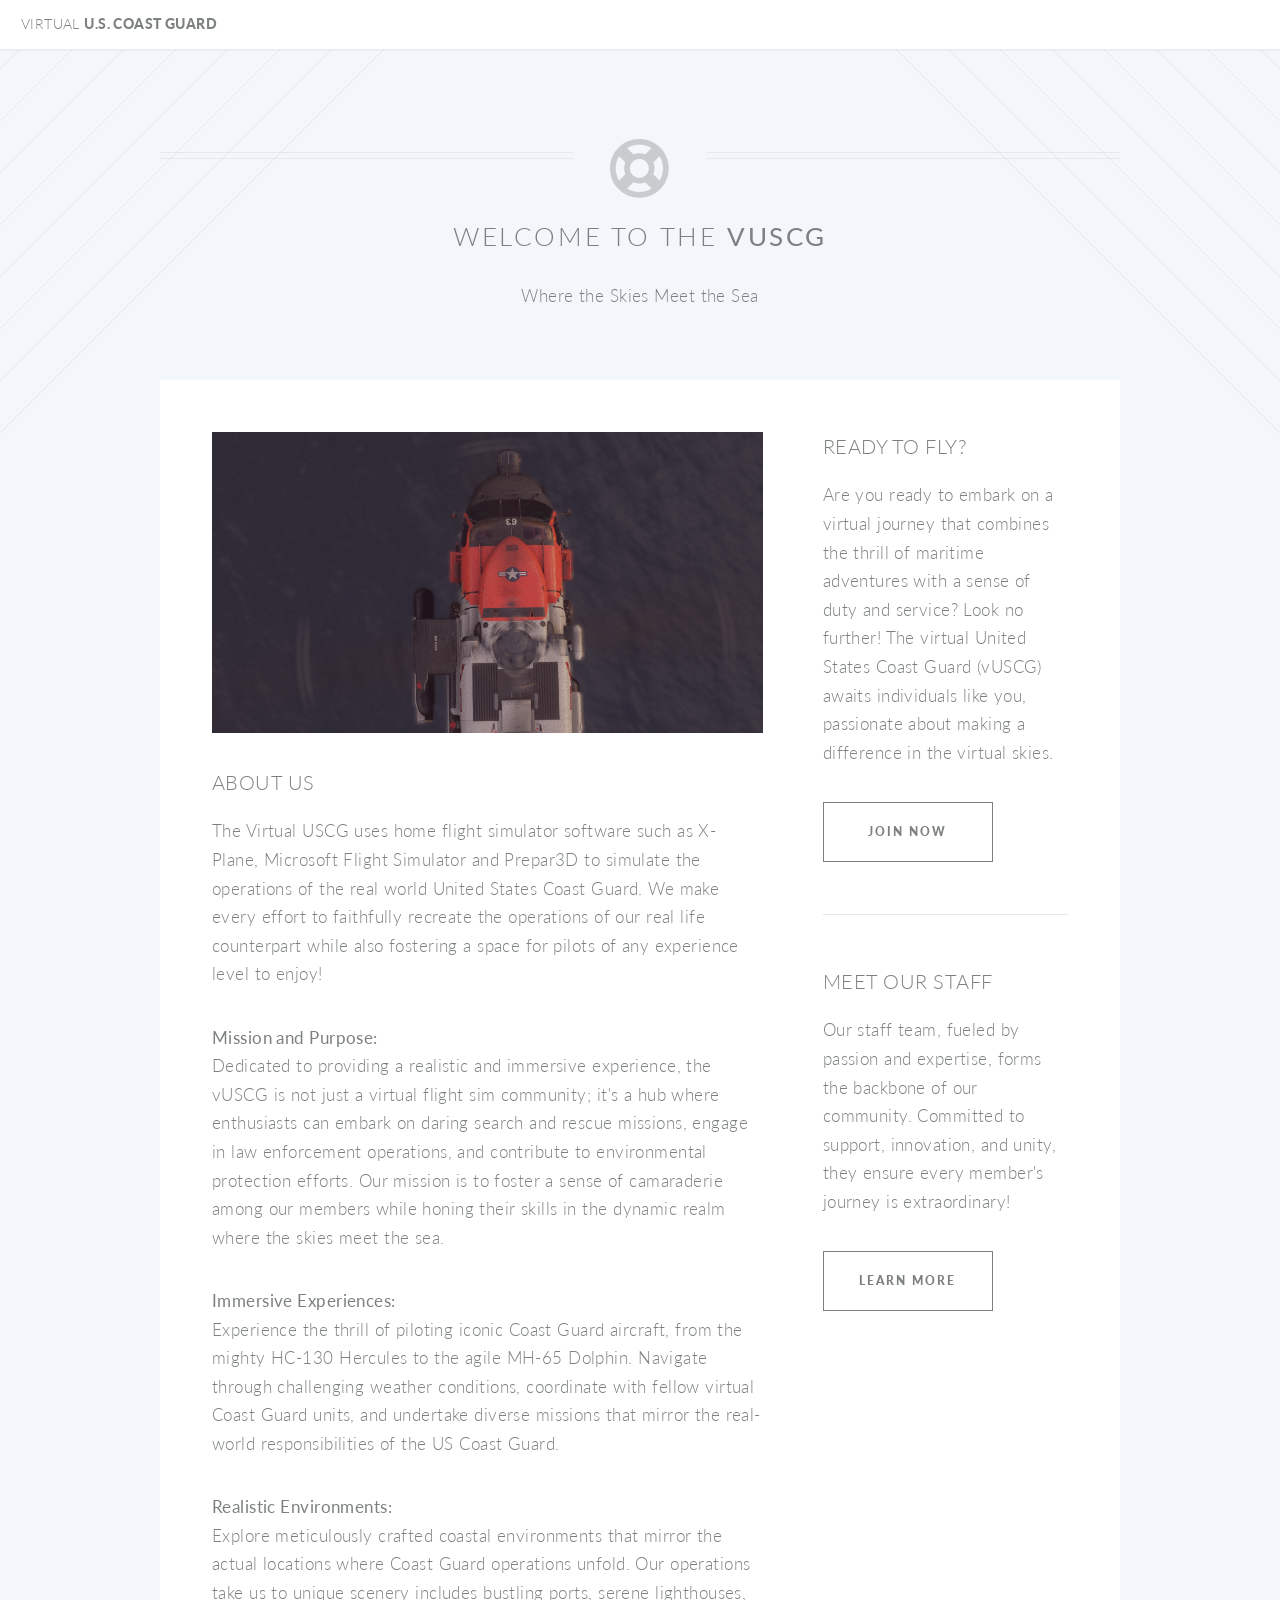
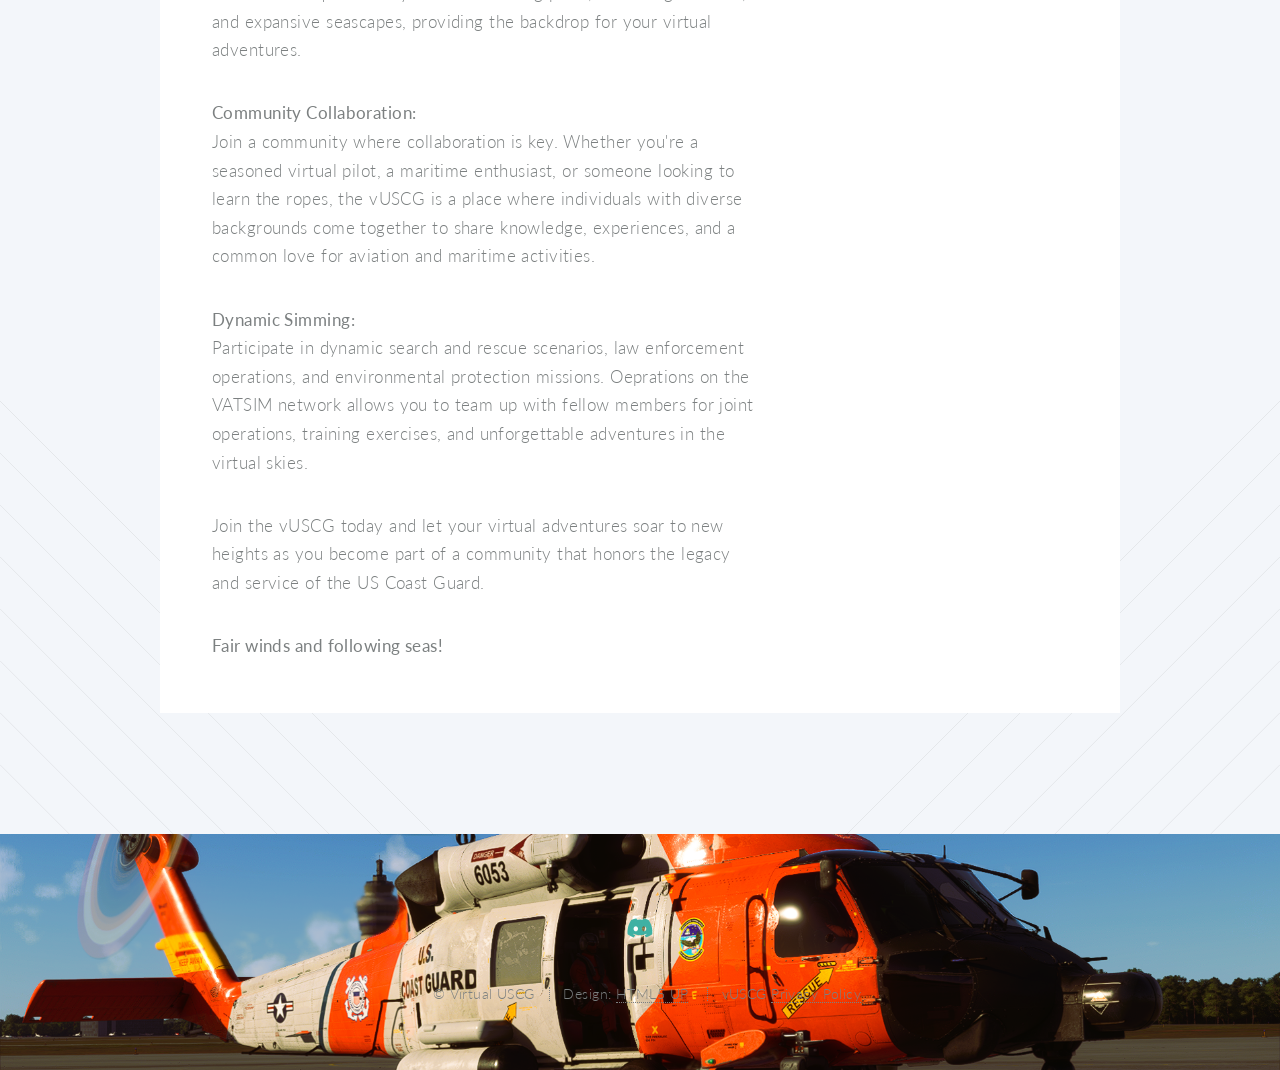
==== commit 8ae8b61d: "Centralize navbar with PHP include partial" ====
--- a/about.html
+++ b/about.html
@@ -20,35 +20,7 @@
 				<header id="header">
 					<h1 id="logo"><a href="index.html"><span>Virtual </span>U.S. Coast Guard</a></h1>
 					<nav id="nav">
-<ul>
-	<li class="submenu"><a href="#">About</a>
-
-	<ul>
-		<li><a href="about.html">About Us</a></li>
-		<li><a href="staff.html">Staff</a></li>
-		<li><a href="partners.html">Partners</a></li>
-		<li class="submenu"><a href="#">Policy</a>
-		<ul>
-			<li><a href="sop.html">General SOP</a></li>
-
-			<li><a href="https://docs.google.com/document/d/1dULzrl4F9T-Hg8KkAth8GAA5x-krxLjPcFlS4YDioRM/edit?usp=sharing">Privacy Policy</a></li>
-			<li><a href="training.html">Training</a></li>
-		</ul>
-		</li>
-	</ul>
-	</li>
-	<li class="submenu"><a href="#">Operations</a>
-	<ul>
-		<li><a href="fleet.html">Fleet</a></li>
-		<li><a href="districts.html">Districts</a></li>
-		<li><a href="2025.html">2025 Stats</a></li>
-
-	</ul>
-	</li>
-	<li><a href="https://crew.vuscg.com/pilots">Roster</a></li>
-	<li><a href="https://crew.vuscg.com/register" class="button primary">Join Us</a></li>
-
-</ul>
+<?php include (($_SERVER['DOCUMENT_ROOT'] ?? __DIR__) . '/_includes/nav.php'); ?>
 </nav>
 				</header>
 
@@ -152,7 +124,7 @@
 			<script src="assets/js/browser.min.js"></script>
 			<script src="assets/js/breakpoints.min.js"></script>
 			<script src="assets/js/util.js"></script>
-			<script src="assets/js/main.js"></script>
+		<script src="assets/js/main.js"></script>
 
 	</body>
 </html>
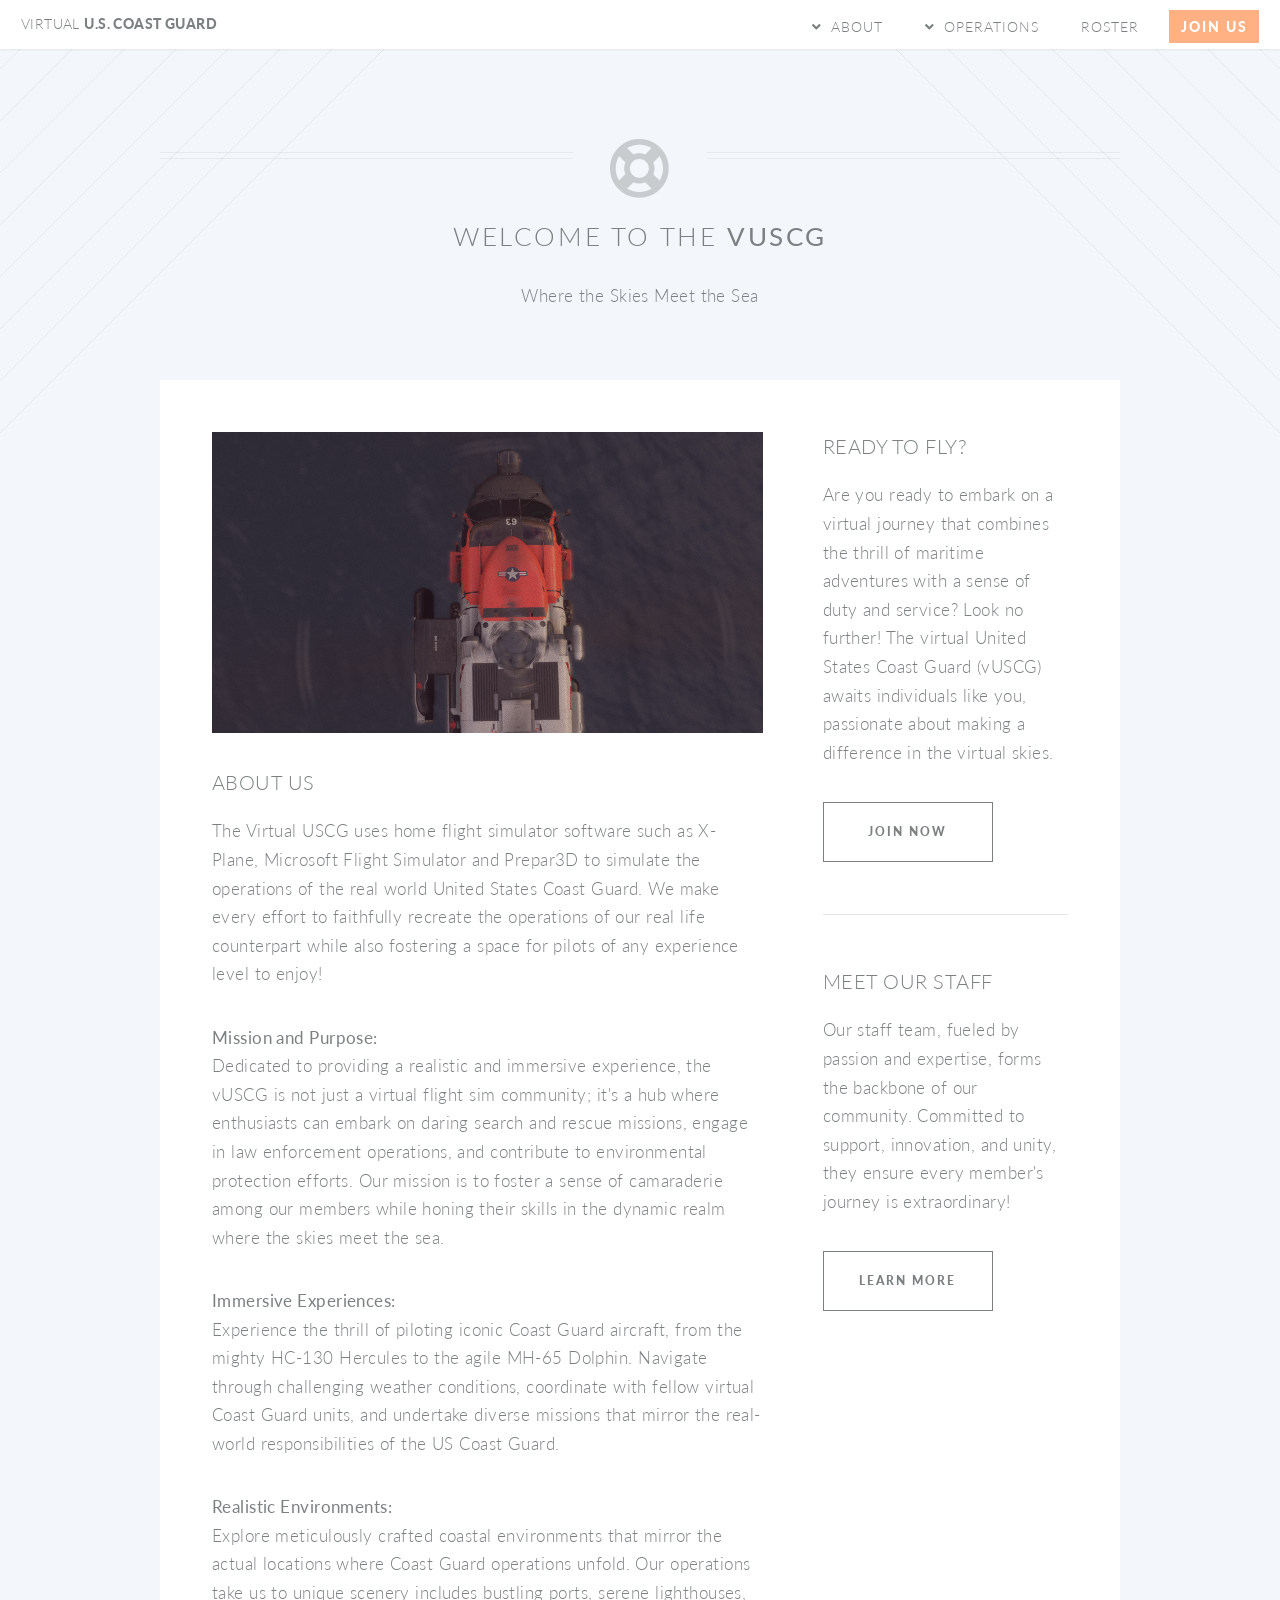
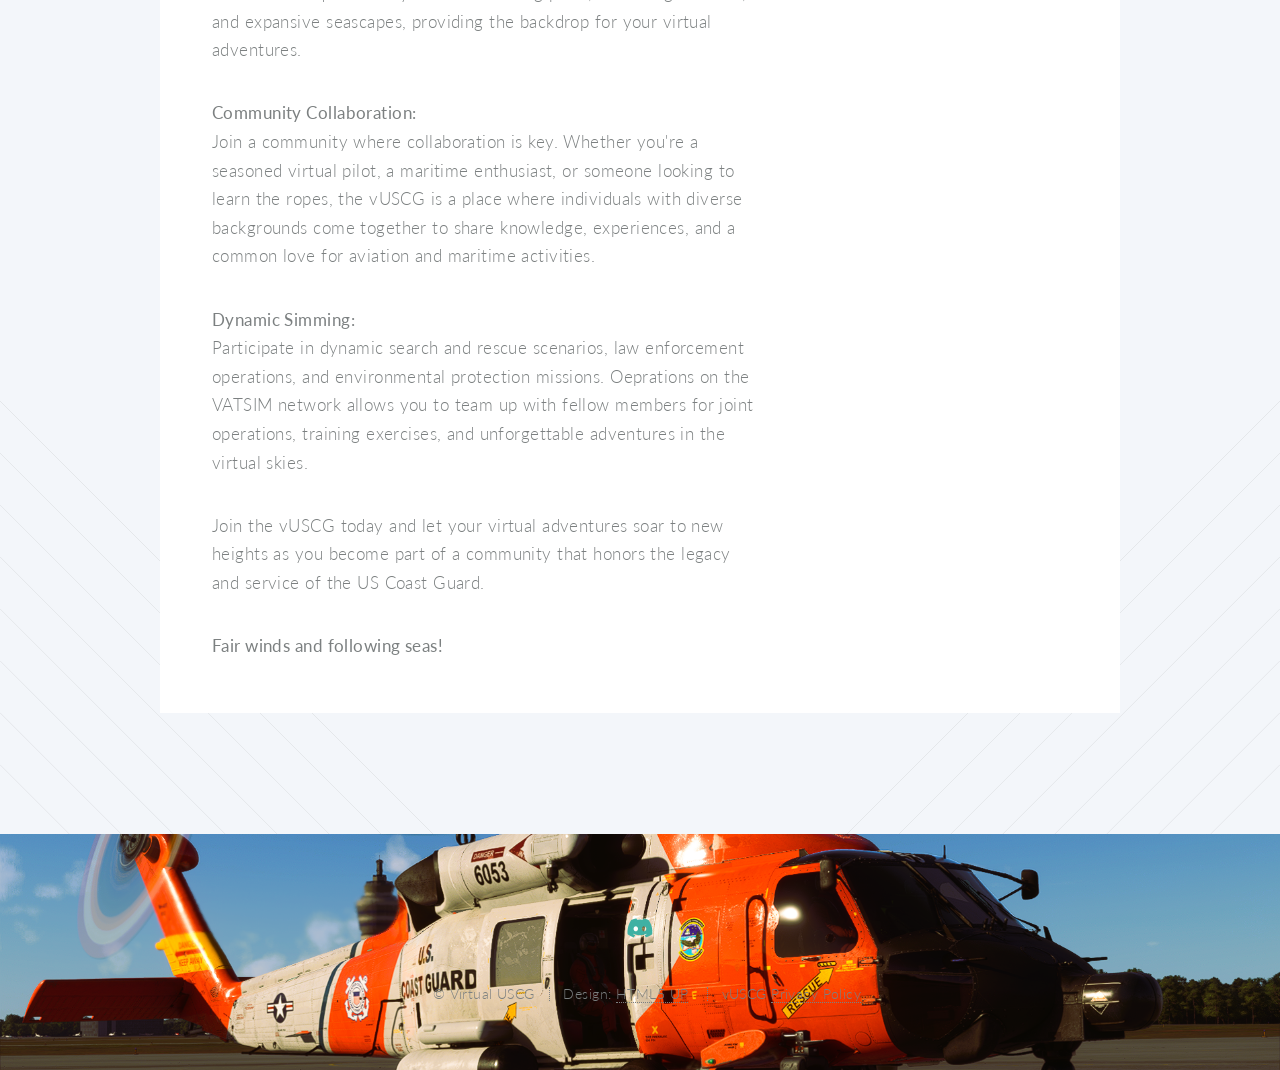
==== commit 926c215b: "Merge branch 'dev' into codex/explain-codebase-structure-and-guidelines" ====
--- a/about.html
+++ b/about.html
@@ -124,6 +124,7 @@
 			<script src="assets/js/browser.min.js"></script>
 			<script src="assets/js/breakpoints.min.js"></script>
 			<script src="assets/js/util.js"></script>
+			<script src="assets/js/site-nav.js"></script>
 		<script src="assets/js/main.js"></script>
 
 	</body>
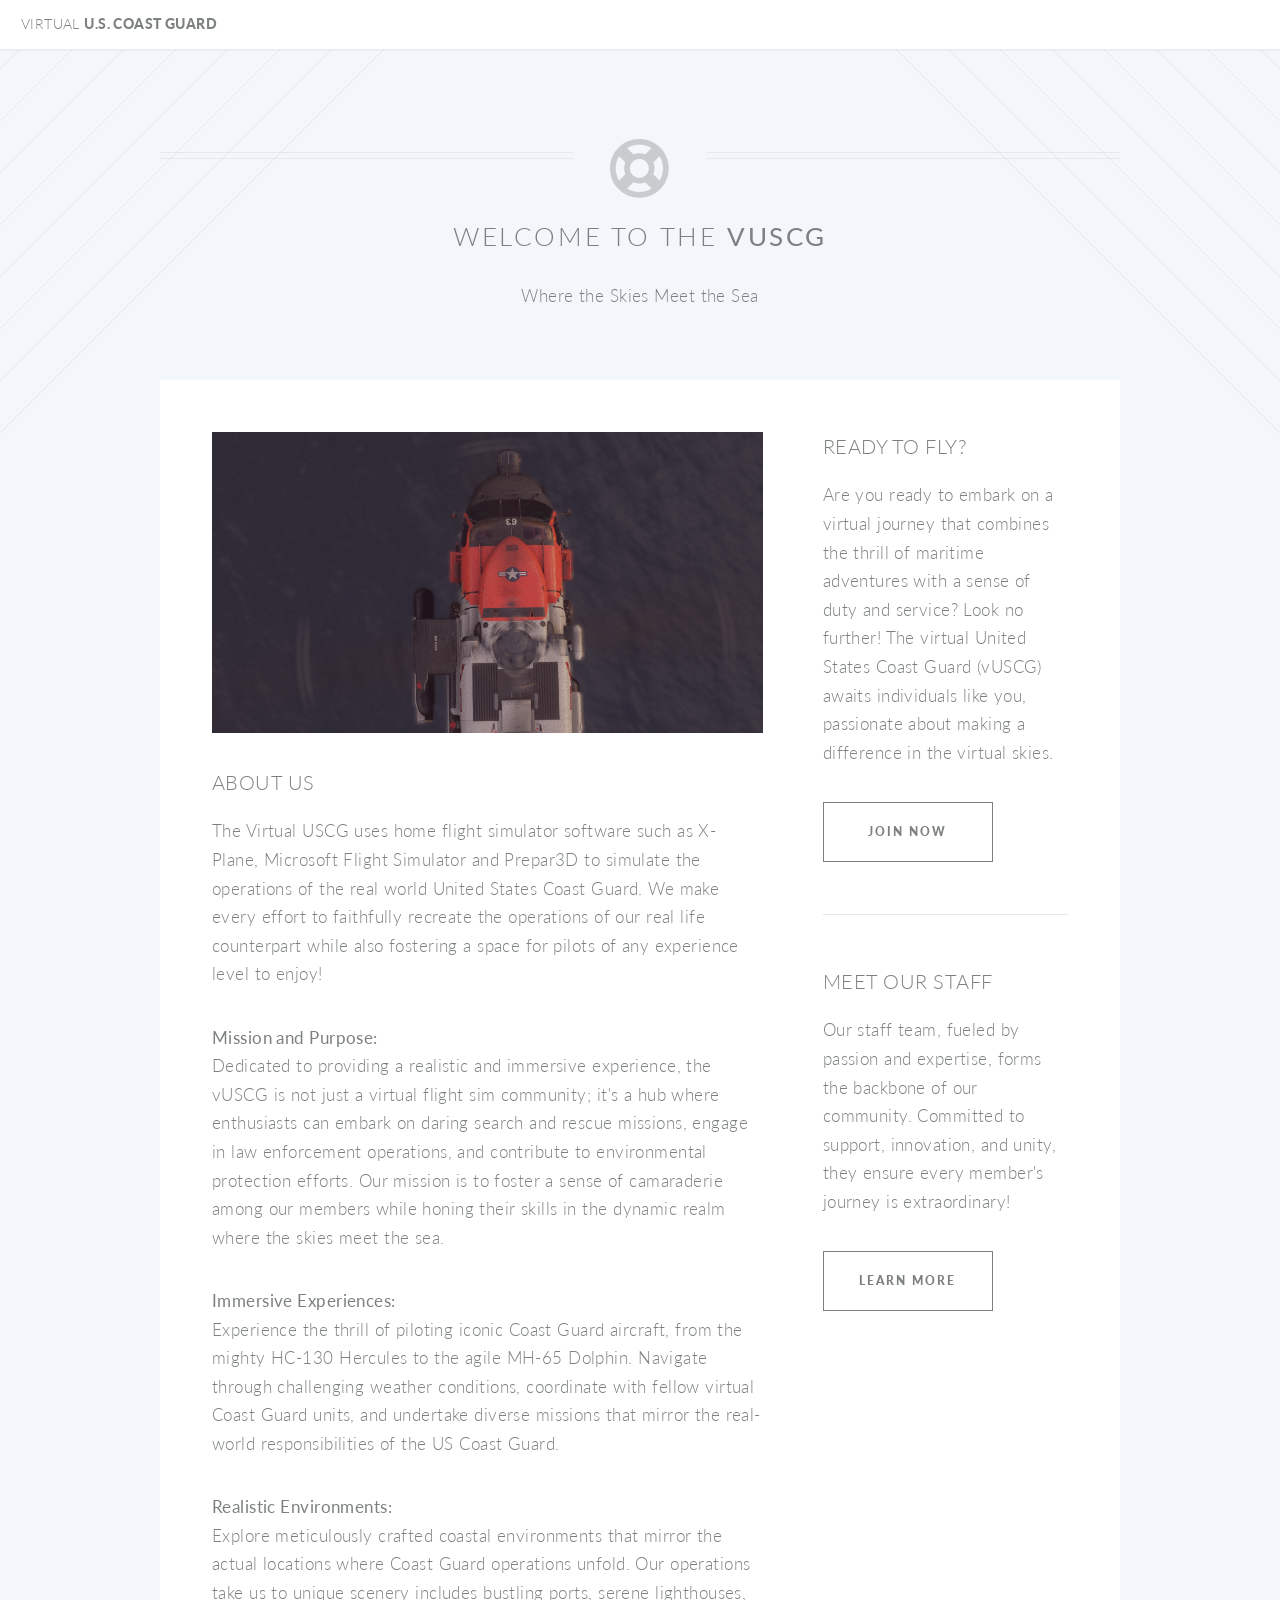
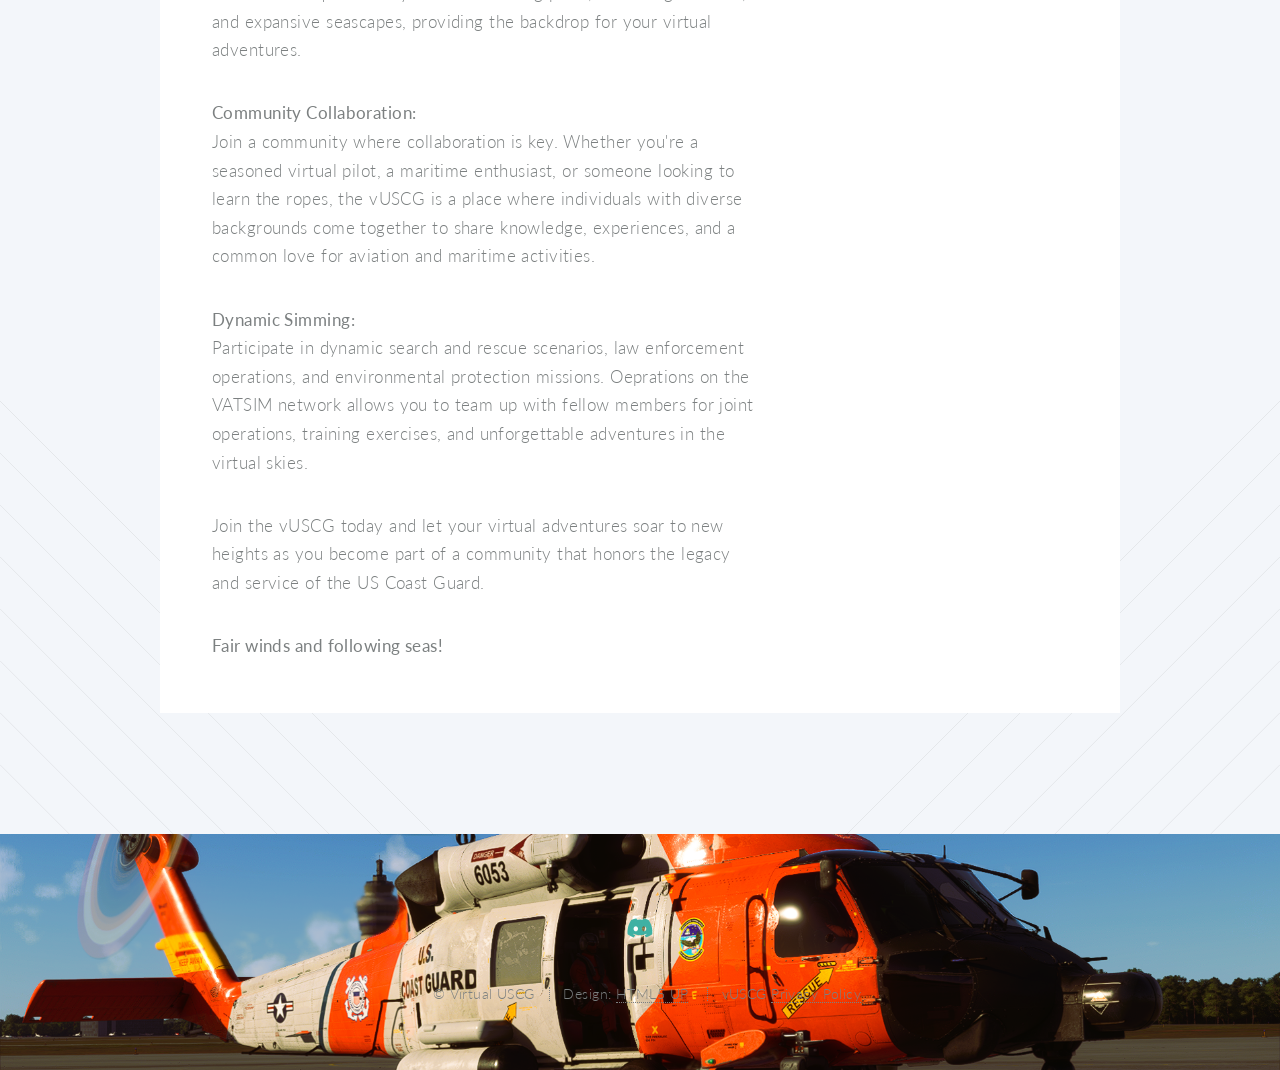
==== commit f9ef8648: "Add real-link fallback for top-level nav menu items" ====
--- a/about.html
+++ b/about.html
@@ -124,7 +124,6 @@
 			<script src="assets/js/browser.min.js"></script>
 			<script src="assets/js/breakpoints.min.js"></script>
 			<script src="assets/js/util.js"></script>
-			<script src="assets/js/site-nav.js"></script>
 		<script src="assets/js/main.js"></script>
 
 	</body>
